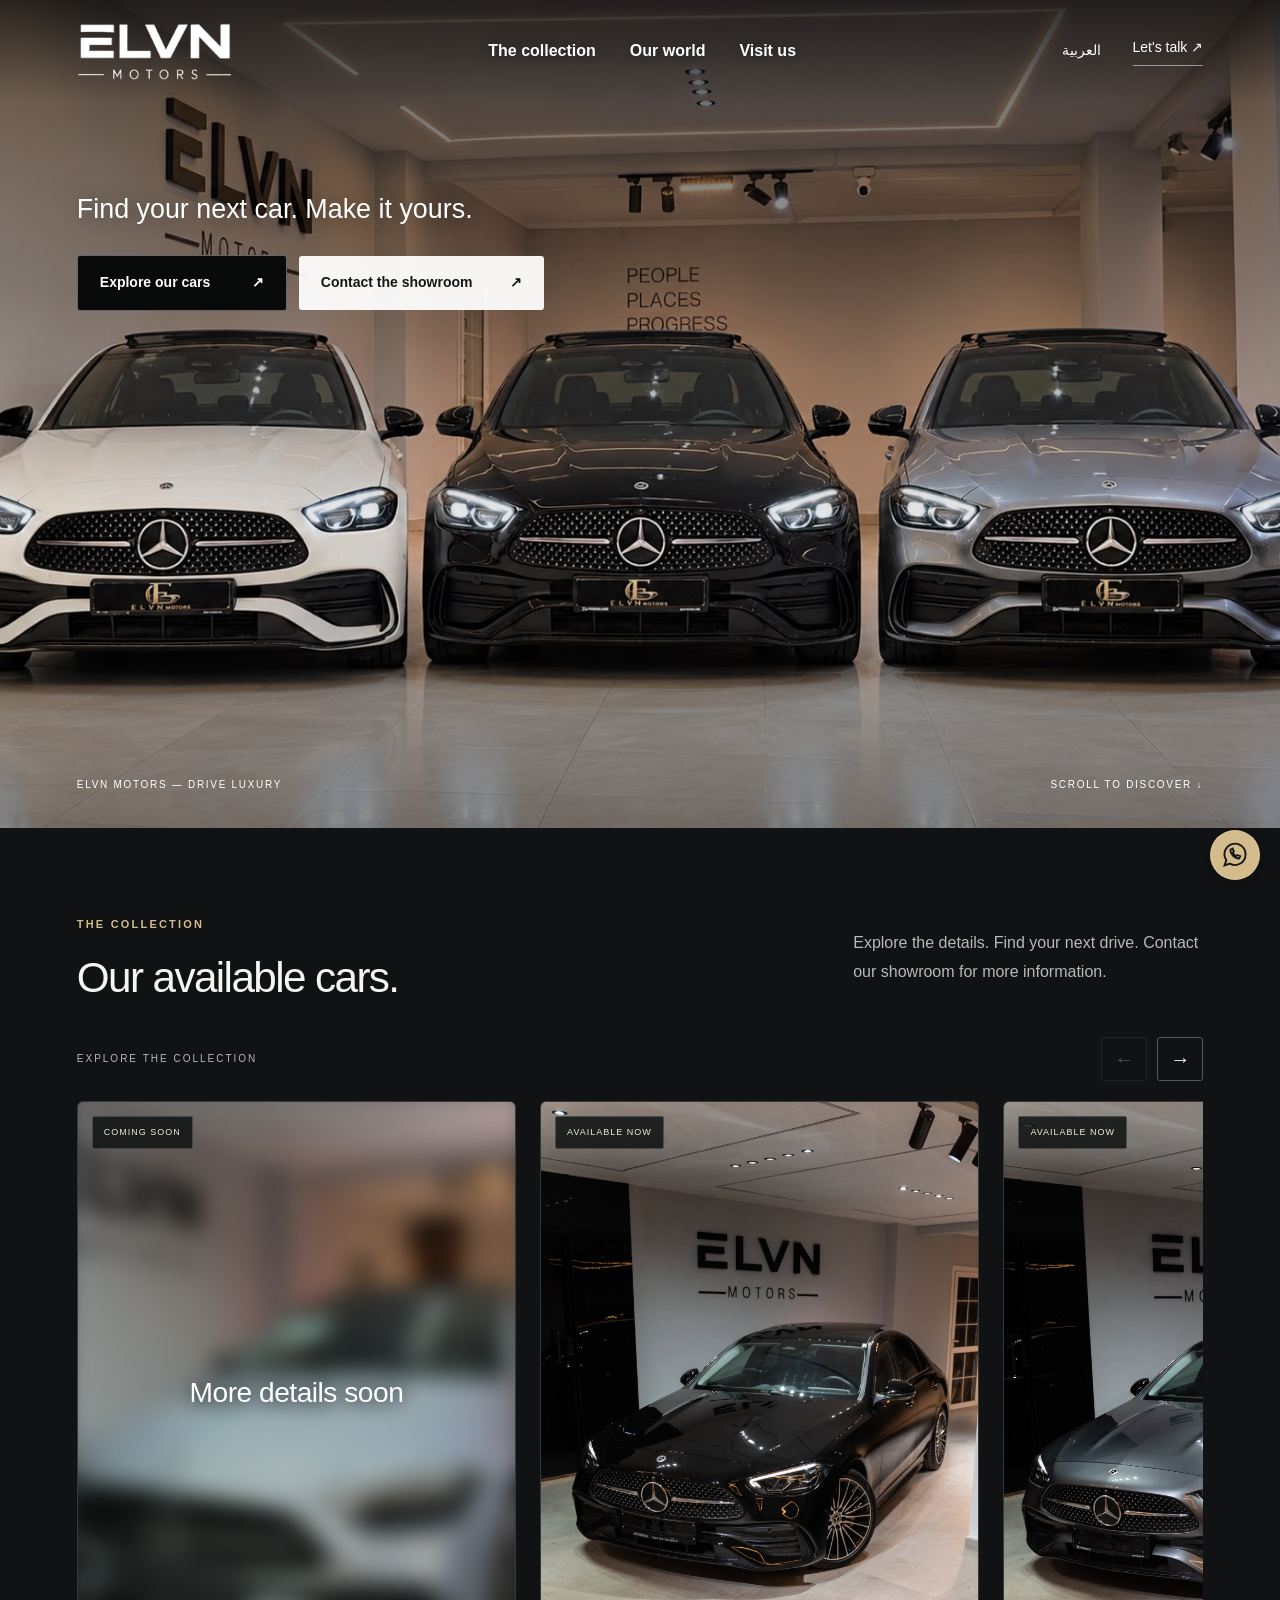
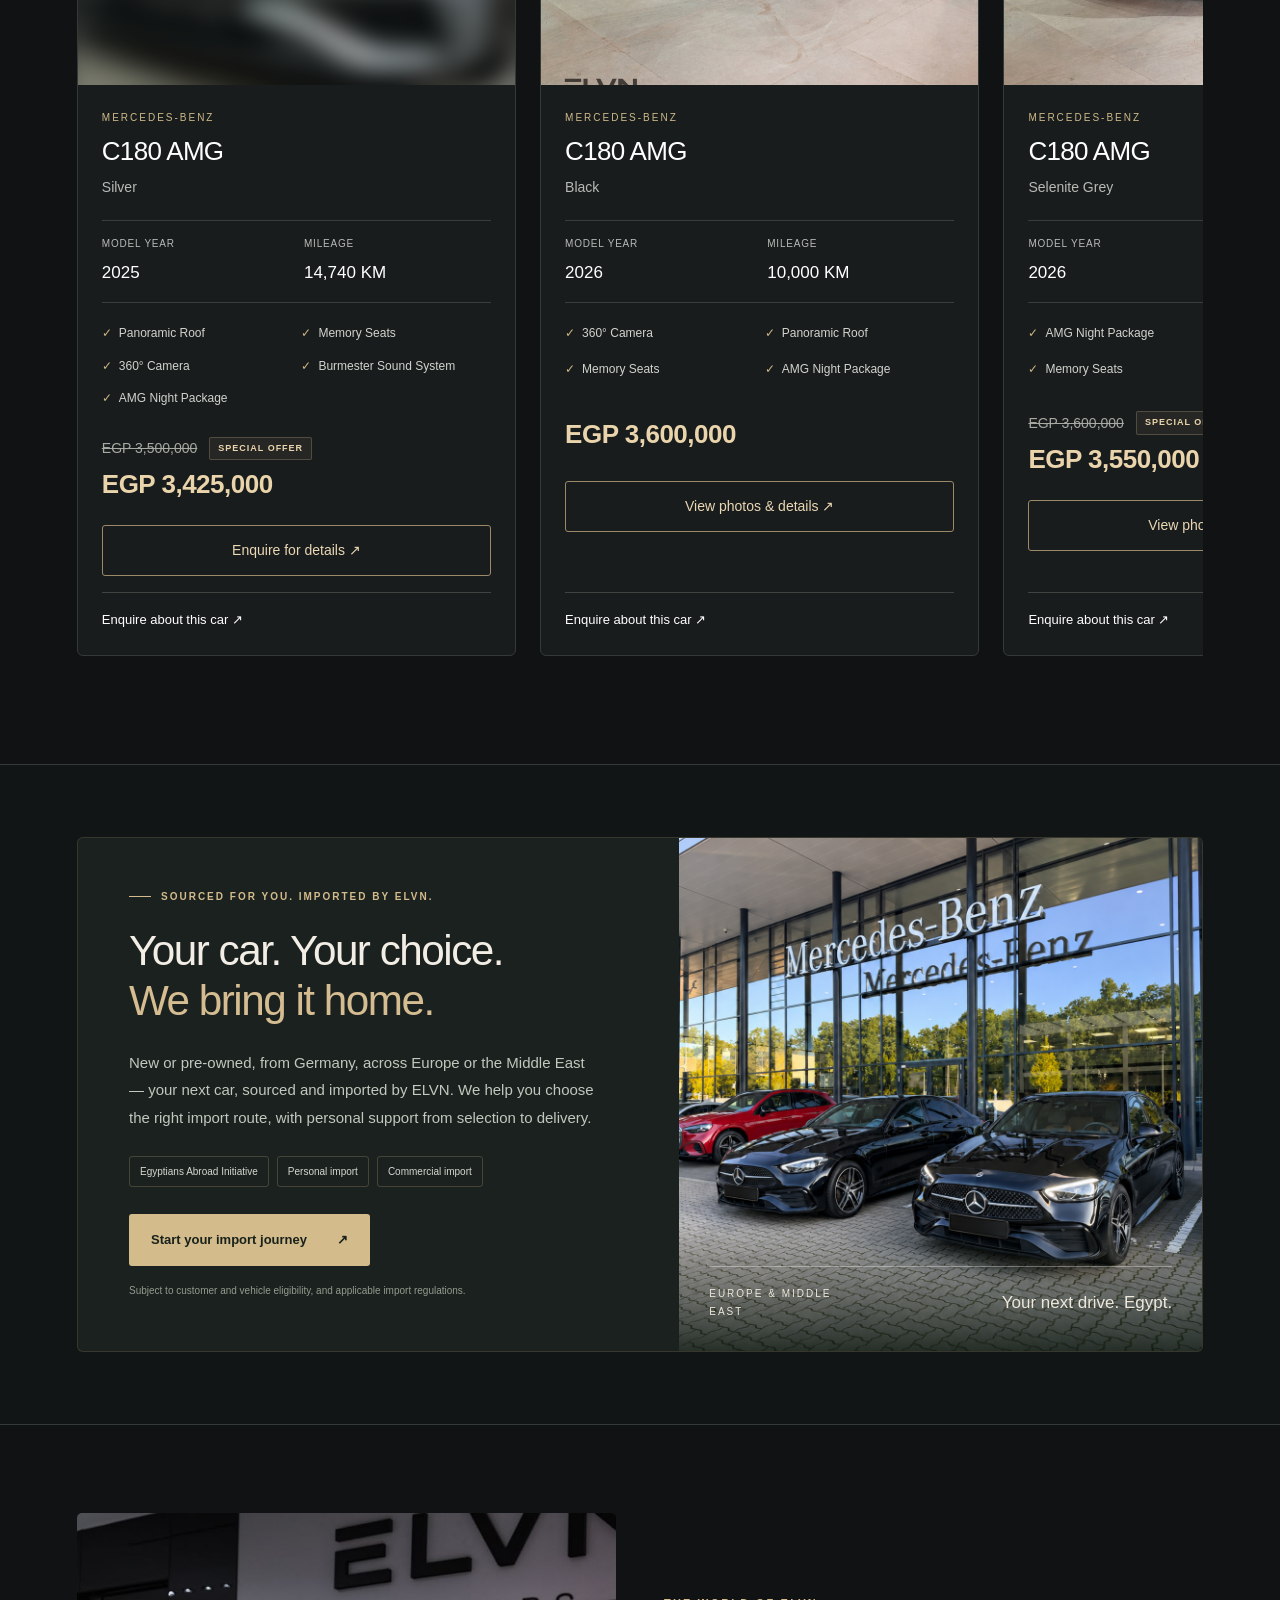
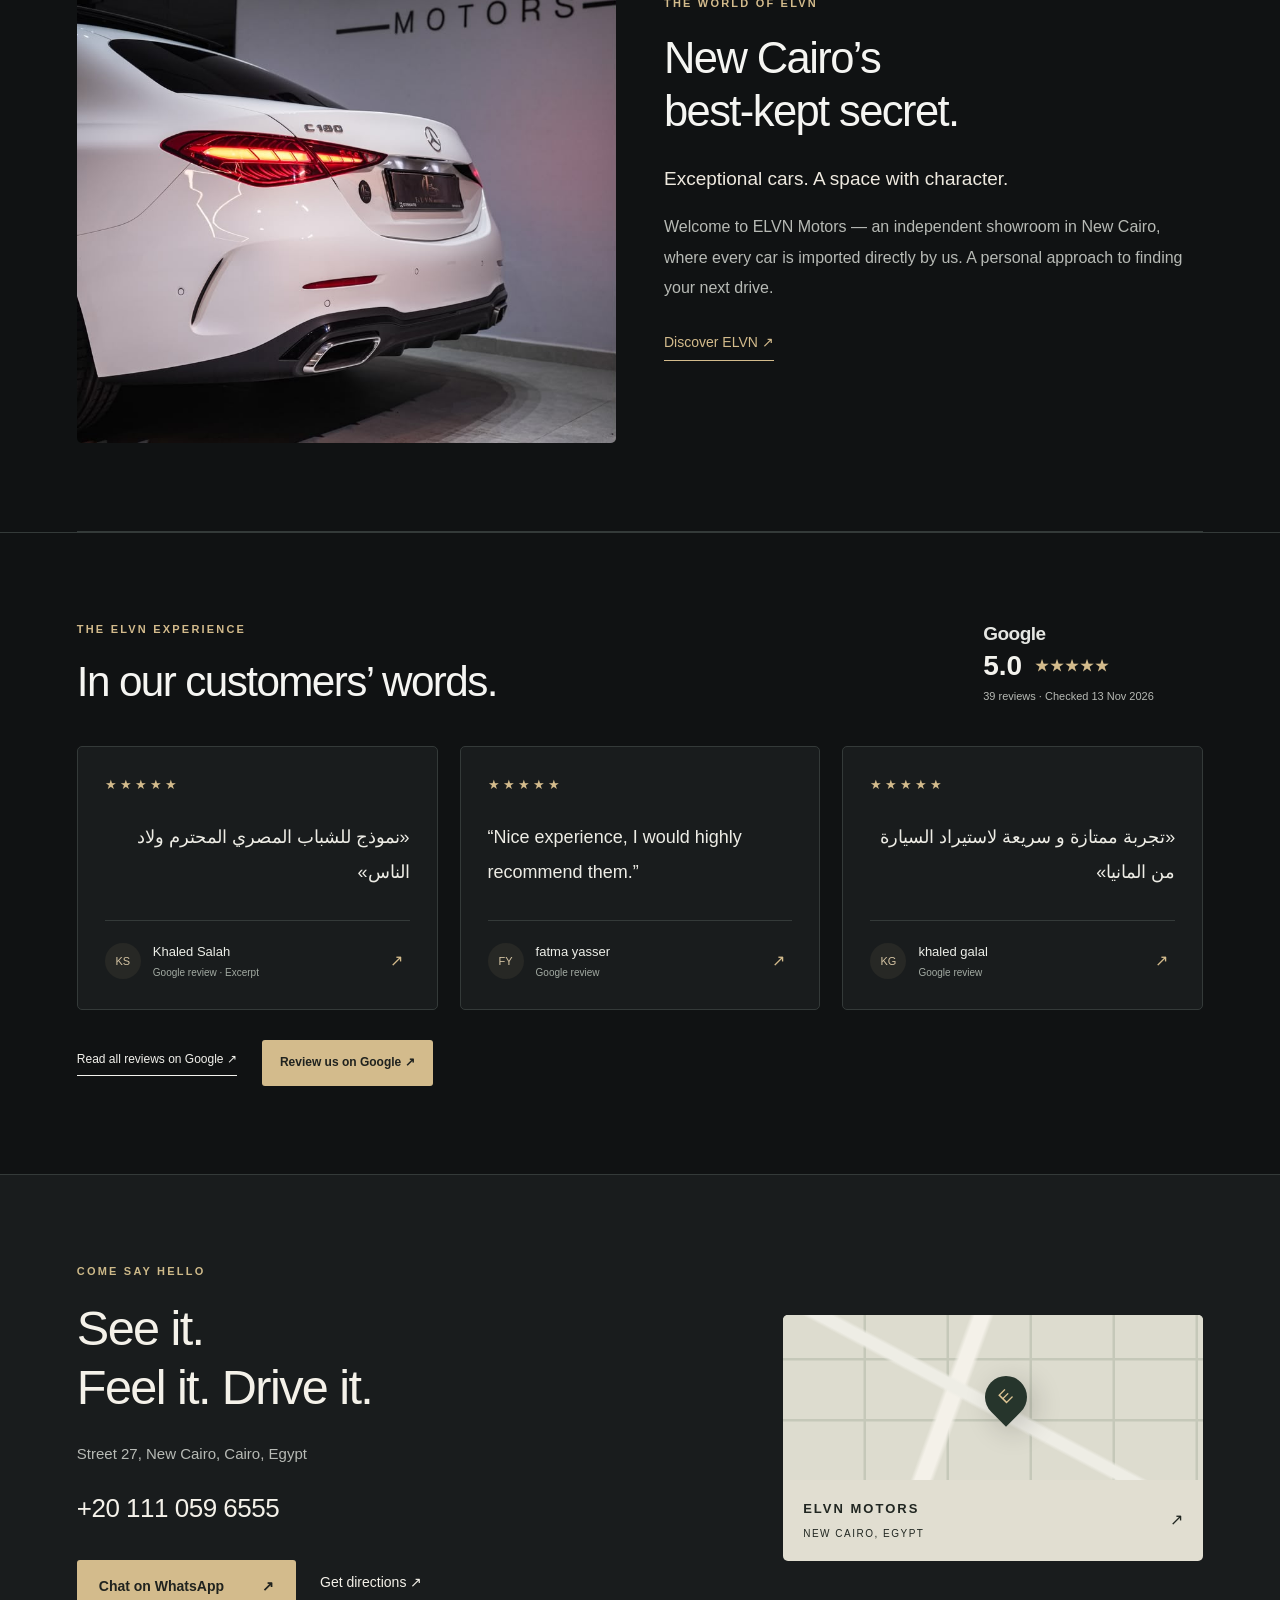
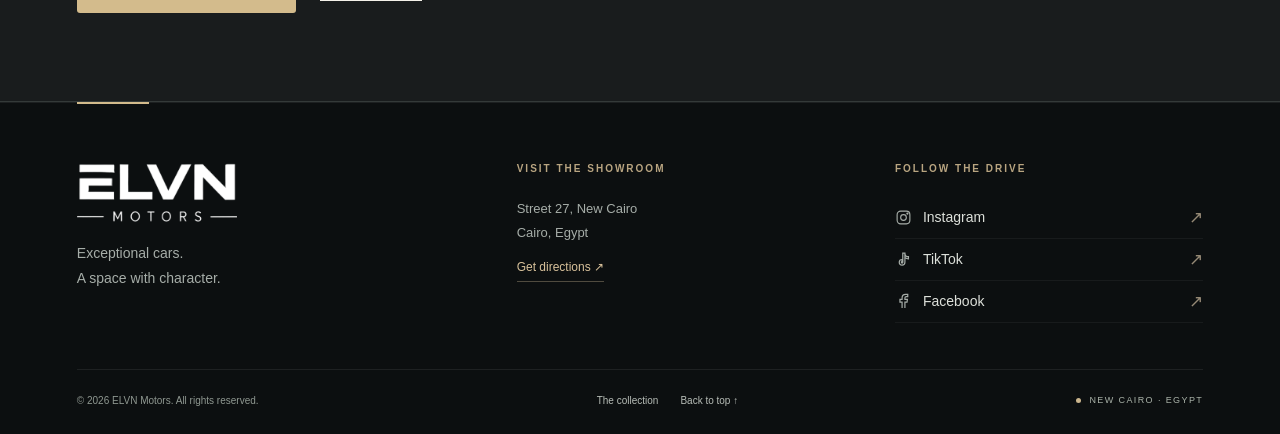
==== index.html @ 138ff136 "Set ELVN1 model year and special offer price" ====
<!doctype html>
<html lang="en" dir="ltr">
<head><meta http-equiv="Content-Security-Policy" content="default-src 'self'; script-src 'self'; style-src 'self' https://fonts.googleapis.com; font-src 'self' https://fonts.gstatic.com; img-src 'self' blob: data:; connect-src 'self'; object-src 'none'; base-uri 'self'; form-action 'none'; upgrade-insecure-requests"><meta name="referrer" content="strict-origin-when-cross-origin">
  <meta charset="UTF-8"><meta name="viewport" content="width=device-width, initial-scale=1">
  <title>ELVN Motors — Drive Luxury</title>
  <meta name="description" content="Discover ELVN Motors in New Cairo. Explore our showroom and contact our team to find your next car.">
  <meta name="theme-color" content="#181a18">
  <meta property="og:title" content="ELVN Motors — Drive Luxury">
  <meta property="og:description" content="Your next drive starts in New Cairo. Connect with ELVN Motors.">
  <meta property="og:image" content="https://elvnmotors.com/assets/showroom-brand.jpg">
  <link rel="icon" href="assets/logo.png"><link rel="stylesheet" href="preview.css?v=car-pages-1">
  <script src="app.js?v=elvn1-offer" defer></script><script src="preview.js?v=header-refine-1" defer></script>
<link rel="stylesheet" href="polish.css?v=elvn1"><link rel="stylesheet" href="footer.css?v=1"><link rel="stylesheet" href="reviews.css?v=1"><link rel="stylesheet" href="imports.css?v=mercedes-3"></head>
<body>
  <header class="header">
    <a class="brand" href="/" aria-label="ELVN Motors home"><img src="assets/logo.png" alt="ELVN Motors"></a>
    <nav aria-label="Main navigation"><a href="#collection" data-i18n="navCars">The collection</a><a href="#about" data-i18n="navAbout">Our world</a><a href="#visit" data-i18n="navVisit">Visit us</a></nav>
    <div class="header-actions"><button id="language" type="button" aria-label="Switch to Arabic">العربية</button><a class="contact-link" href="https://wa.me/201110596555" target="_blank" rel="noopener" data-i18n="talk">Let's talk ↗</a></div>
  </header>
  <main>
    <section class="hero" id="home">
      <img class="hero-image" src="assets/showroom-wide.jpg" alt="Three Mercedes-Benz cars in white, black and silver inside the ELVN Motors showroom" fetchpriority="high">
      <div class="hero-shade"></div>
      <div class="hero-content"><p class="eyebrow" data-i18n="location">NEW CAIRO · EGYPT</p><p class="hero-copy" data-i18n="intro">Find your next car. Make it yours.</p><a class="button gold" href="#collection"><span data-i18n="explore">Explore our cars</span><span>↗</span></a><a class="button hero-contact" href="https://wa.me/201110596555" target="_blank" rel="noopener"><span>Contact the showroom</span><span>↗</span></a></div>
      <div class="hero-bottom"><span>ELVN MOTORS — DRIVE LUXURY</span><a href="#collection" data-i18n="scroll">SCROLL TO DISCOVER ↓</a></div>
    </section>
    <section class="collection section" id="collection">
      <div class="section-heading"><div><p class="eyebrow" data-i18n="collectionLabel">THE COLLECTION</p><h2 data-i18n="collectionTitle">Our available cars.</h2></div><p class="section-intro" data-i18n="collectionIntro">Explore the details. Find your next drive. Contact our showroom for more information.</p></div>
      <div class="inventory-controls" id="inventory-controls" hidden><span data-i18n="inventoryHint">EXPLORE THE COLLECTION</span><div><button id="inventory-prev" type="button" aria-label="Previous car" disabled>←</button><button id="inventory-next" type="button" aria-label="Next car" disabled>→</button></div></div><div id="inventory" class="inventory" tabindex="0" aria-label="Available cars" aria-live="polite"></div>
      <div id="inventory-empty" class="inventory-empty"><div><span class="small-label" data-i18n="inventoryLabel">LET’S FIND YOUR NEXT DRIVE</span><h3 data-i18n="inventoryTitle">The right car starts<br>with a conversation.</h3><p data-i18n="inventoryCopy">Contact our team for the latest available cars, specifications and prices.</p><a href="https://wa.me/201110596555?text=Hello%20ELVN%20Motors%2C%20I%27d%20like%20to%20know%20about%20your%20available%20cars." class="text-link" target="_blank" rel="noopener" data-i18n="availability">Ask about availability ↗</a></div><div class="inventory-art" aria-hidden="true"><span>ELVN</span><small>FIND YOUR DRIVE.</small></div></div>
    </section>
<section class="import-section section" id="import" aria-labelledby="import-title"><div class="import-banner"><div class="import-copy"><p class="eyebrow" data-i18n="importLabel">SOURCED FOR YOU. IMPORTED BY ELVN.</p><h2 id="import-title" data-i18n="importTitle">Your car. Your choice.<br><span>We bring it home.</span></h2><p class="import-intro" data-i18n="importIntro">New or pre-owned, from Germany, across Europe or the Middle East — your next car, sourced and imported by ELVN. We help you choose the right import route, with personal support from selection to delivery.</p><div class="import-routes" aria-label="Import routes"><span data-i18n="importInitiative">Egyptians Abroad Initiative</span><span data-i18n="importPersonal">Personal import</span><span data-i18n="importCommercial">Commercial import</span></div><a class="button" href="https://wa.me/201110596555?text=Hello%20ELVN%20Motors%2C%20I%20would%20like%20to%20import%20a%20car%20on%20request.%20Please%20help%20me%20explore%20suitable%20cars%20and%20import%20options." target="_blank" rel="noopener"><span data-i18n="importCta">Start your import journey</span><span aria-hidden="true">↗</span></a><p class="import-note" data-i18n="importNote">Subject to customer and vehicle eligibility, and applicable import regulations.</p></div><div class="import-visual"><img src="assets/import-mercedes-germany.png" alt="Mercedes-Benz cars outside a dealership in Germany" loading="lazy" width="1086" height="1448"><div class="import-visual-caption"><span data-i18n="importOrigin">EUROPE &amp; MIDDLE EAST</span><strong data-i18n="importDestination">Your next drive. Egypt.</strong></div></div></div></section>
    <section class="about" id="about"><div class="about-image"><img src="assets/c180-2.jpg" alt="Mercedes-Benz C180 rear detail inside the ELVN showroom" loading="lazy"></div><div class="about-content"><p class="eyebrow" data-i18n="worldLabel">THE WORLD OF ELVN</p><h2 data-i18n="worldTitle">New Cairo’s<br>best-kept secret.</h2><p data-i18n="worldCopy">Exceptional cars. A space with character.</p><p data-i18n="worldCopy2">Welcome to ELVN Motors — an independent showroom in New Cairo, where every car is imported directly by us. A personal approach to finding your next drive.</p><a class="text-link" href="#visit" data-i18n="meet">Discover ELVN ↗</a></div></section>
<section class="reviews-section section" id="reviews" aria-labelledby="reviews-title"><div class="section-heading"><div><p class="eyebrow" data-i18n="reviewsLabel">THE ELVN EXPERIENCE</p><h2 id="reviews-title" data-i18n="reviewsTitle">In our customers’ words.</h2></div><a class="google-rating" href="https://www.google.com/maps?cid=15131987972328842977" target="_blank" rel="noopener" aria-label="5.0 out of 5 from 39 Google reviews, checked 13 November 2026"><span class="google-word">Google</span><span class="rating-number">5.0 <span aria-hidden="true">★★★★★</span></span><span data-i18n="reviewsCount">39 reviews · Checked 13 Nov 2026</span></a></div><div class="review-grid"><article class="review-card"><span class="review-stars" aria-label="5 out of 5 stars">★★★★★</span><blockquote lang="ar" dir="rtl">«نموذج للشباب المصري المحترم ولاد الناس»</blockquote><div class="review-author"><span class="review-avatar" aria-hidden="true">KS</span><div><strong>Khaled Salah</strong><span data-i18n="reviewExcerpt">Google review · Excerpt</span></div><a href="https://www.google.com/maps?cid=15131987972328842977" target="_blank" rel="noopener" aria-label="Read Khaled Salah review on Google">↗</a></div></article><article class="review-card"><span class="review-stars" aria-label="5 out of 5 stars">★★★★★</span><blockquote lang="en" dir="ltr">“Nice experience, I would highly recommend them.”</blockquote><div class="review-author"><span class="review-avatar" aria-hidden="true">FY</span><div><strong>fatma yasser</strong><span data-i18n="reviewSource">Google review</span></div><a href="https://www.google.com/maps?cid=15131987972328842977" target="_blank" rel="noopener" aria-label="Read fatma yasser review on Google">↗</a></div></article><article class="review-card"><span class="review-stars" aria-label="5 out of 5 stars">★★★★★</span><blockquote lang="ar" dir="rtl">«تجربة ممتازة و سريعة لاستيراد السيارة من المانيا»</blockquote><div class="review-author"><span class="review-avatar" aria-hidden="true">KG</span><div><strong>khaled galal</strong><span data-i18n="reviewSource">Google review</span></div><a href="https://www.google.com/maps?cid=15131987972328842977" target="_blank" rel="noopener" aria-label="Read khaled galal review on Google">↗</a></div></article></div><div class="reviews-bottom"><div><a class="text-link" href="https://www.google.com/maps?cid=15131987972328842977" target="_blank" rel="noopener" data-i18n="reviewsRead">Read all reviews on Google ↗</a><a class="button gold" href="https://www.google.com/maps?cid=15131987972328842977" target="_blank" rel="noopener" data-i18n="reviewsWrite">Review us on Google ↗</a></div></div></section>
    <section class="visit section" id="visit"><div><p class="eyebrow" data-i18n="visitLabel">COME SAY HELLO</p><h2 data-i18n="visitTitle">See it.<br>Feel it. Drive it.</h2><p data-i18n="address">Street 27, New Cairo, Cairo, Egypt</p><a class="phone" href="tel:+201110596555" dir="ltr">+20 111 059 6555</a><div class="visit-actions"><a class="button gold" href="https://wa.me/201110596555" target="_blank" rel="noopener"><span data-i18n="whatsapp">Chat on WhatsApp</span><span>↗</span></a><a class="text-link" href="https://www.google.com/maps?cid=15131986223087249121" id="directions" target="_blank" rel="noopener" data-i18n="directions">Get directions ↗</a></div></div><a class="location-card" href="https://www.google.com/maps?q=ELVN+Motors,+Street+27,+New+Cairo+1,+Egypt&ftid=0x14583d00156dc24f:0xd1ff9ee35c24e6e1" target="_blank" rel="noopener"><div class="map-pattern" aria-hidden="true"><span class="map-pin">E</span></div><div class="location-caption"><div><strong>ELVN MOTORS</strong><span data-i18n="mapLocation">NEW CAIRO, EGYPT</span></div><span>↗</span></div></a></section>
  </main>
  <footer class="site-footer"><div class="footer-main"><div class="footer-brand-block"><a class="footer-logo" href="/" aria-label="ELVN Motors home"><img src="assets/logo.png" alt="ELVN Motors" loading="lazy"></a><p class="footer-brand-copy" data-i18n="footerStory">Exceptional cars.<br>A space with character.</p></div><div><span class="footer-label" data-i18n="footerContact">VISIT THE SHOWROOM</span><p class="footer-address" data-i18n="footerAddress">Street 27, New Cairo<br>Cairo, Egypt</p><a class="footer-directions" href="https://www.google.com/maps?q=ELVN+Motors,+Street+27,+New+Cairo+1,+Egypt&ftid=0x14583d00156dc24f:0xd1ff9ee35c24e6e1" target="_blank" rel="noopener" data-i18n="footerDirections">Get directions ↗</a></div><div><span class="footer-label" data-i18n="footerFollow">FOLLOW THE DRIVE</span><div class="footer-socials"><a href="https://www.instagram.com/elvn_motors/" target="_blank" rel="noopener"><svg viewBox="0 0 24 24" fill="none" stroke="currentColor" stroke-width="1.6" aria-hidden="true"><rect x="3" y="3" width="18" height="18" rx="5"/><circle cx="12" cy="12" r="4"/><circle cx="17.5" cy="6.5" r=".8" fill="currentColor"/></svg><span>Instagram</span><span class="social-arrow">↗</span></a><a href="https://www.tiktok.com/@elvn.motors" target="_blank" rel="noopener"><svg viewBox="0 0 24 24" fill="none" stroke="currentColor" stroke-width="1.7" aria-hidden="true"><path d="M14 3v13a4 4 0 1 1-4-4v3a1 1 0 1 0 1 1V3h3c0 3 2 5 5 5v3a8 8 0 0 1-5-2"/></svg><span>TikTok</span><span class="social-arrow">↗</span></a><a href="https://www.facebook.com/elvnmotors" target="_blank" rel="noopener"><svg viewBox="0 0 24 24" fill="none" stroke="currentColor" stroke-width="1.7" aria-hidden="true"><path d="M14 21v-8h3l.5-4H14V7c0-1 .5-2 2-2h2V2h-3c-3 0-5 2-5 5v2H7v4h3v8"/></svg><span>Facebook</span><span class="social-arrow">↗</span></a></div></div></div><div class="footer-bottom"><span>© <span id="year"></span> ELVN Motors. <span data-i18n="rights">All rights reserved.</span></span><div class="footer-utility"><a href="#collection" data-i18n="navCars">The collection</a><a href="#home" data-i18n="footerTop">Back to top ↑</a></div><span class="footer-signoff">NEW CAIRO · EGYPT</span></div></footer>
  <a class="floating-contact" href="https://wa.me/201110596555" target="_blank" rel="noopener" aria-label="Contact ELVN Motors on WhatsApp"><svg viewBox="0 0 24 24" fill="none" stroke="currentColor" stroke-width="1.6" aria-hidden="true"><path d="M21 11.5a9 9 0 0 1-13.4 7.9L3 21l1.6-4.6A9 9 0 1 1 21 11.5Z"/><path d="M8 7.5c0 4 3.5 7.5 7.5 7.5l1-2-2.5-1-1 1a8 8 0 0 1-3-3l1-1-1-2.5Z"/></svg></a>
</body>
</html>
---- preview.css ----
@import url('https://fonts.googleapis.com/css2?family=DM+Sans:wght@400;500;600;700&family=Manrope:wght@400;500;600;700;800&family=Noto+Sans+Arabic:wght@400;500;600;700&display=swap');
:root{--paper:#f4f1e9;--ink:#20231f;--muted:#73756d;--gold:#d0b57e;--line:#dcdad1}*{box-sizing:border-box}html{scroll-behavior:smooth;scroll-padding-top:90px}body{margin:0;background:var(--paper);color:var(--ink);font-family:'DM Sans','Noto Sans Arabic',sans-serif}a{color:inherit;text-decoration:none}button{font:inherit}a,button{-webkit-tap-highlight-color:transparent}a:focus-visible,button:focus-visible{outline:3px solid #b88e45;outline-offset:6px}header{height:92px;display:flex;align-items:center;justify-content:space-between;padding:0 5%;gap:24px}.brand{width:126px;height:72px;position:relative;overflow:hidden}.brand img{width:150px;position:absolute;top:-36px;left:-12px}nav{display:flex;gap:36px;font-size:13px}.header-actions{display:flex;align-items:center;gap:25px;font-size:13px}#language{border:0;background:none;cursor:pointer;color:var(--ink)}.contact-link{border-bottom:1px solid var(--ink);padding-bottom:7px}.hero{height:min(780px,83vh);min-height:570px;position:relative;color:#fff;overflow:hidden;background:#333b35}.hero-image,.hero-shade{position:absolute;inset:0;width:100%;height:100%;object-fit:cover}.hero-image{object-position:center 58%}.hero-shade{background:linear-gradient(90deg,rgba(8,19,16,.77),rgba(8,19,16,.18) 75%),linear-gradient(0deg,rgba(8,19,16,.5),transparent 30%)}.hero-content{position:relative;padding:90px 7% 100px;max-width:850px}.eyebrow{font-size:11px;font-weight:600;letter-spacing:2.5px;margin:0 0 27px}.hero .eyebrow{color:#dfcfaa}h1,h2,h3,p{margin-top:0}h1,h2,h3{font-family:'Manrope','Noto Sans Arabic',sans-serif;font-weight:500}h1{font-size:clamp(52px,6.9vw,100px);line-height:1.06;letter-spacing:-5px;margin-bottom:26px}.hero-copy{font-size:16px;line-height:1.8;color:#e0e2dc;margin-bottom:32px}.button{display:inline-flex;align-items:center;justify-content:space-between;gap:38px;padding:18px 24px;font-size:13px;font-weight:600;transition:background .2s,transform .2s}.button:hover{transform:translateY(-2px)}.gold{background:var(--gold);color:#20231f}.gold:hover{background:#ddc69d}.hero-bottom{position:absolute;bottom:33px;left:7%;right:7%;display:flex;justify-content:space-between;font-size:9px;letter-spacing:2px}.photo-note{position:absolute;right:18px;top:16px;font-size:9px;color:#e1e1db;opacity:.8}.section{padding:100px 7%}.section-heading{display:flex;align-items:end;justify-content:space-between;gap:40px;margin-bottom:48px}h2{font-size:clamp(34px,4.1vw,58px);line-height:1.16;letter-spacing:-2px;margin-bottom:0}.section-intro{max-width:310px;color:var(--muted);font-size:14px;line-height:1.8;margin-bottom:3px}.inventory-empty{display:grid;grid-template-columns:1fr 1fr;background:#e9e6dc;min-height:330px}.inventory-empty>div:first-child{padding:48px}.small-label{font-size:9px;letter-spacing:2px;color:#737363}h3{font-size:30px;line-height:1.3;letter-spacing:-1px;margin:20px 0 16px}.inventory-empty p{font-size:14px;line-height:1.8;color:var(--muted);max-width:350px}.text-link{display:inline-block;border-bottom:1px solid currentColor;padding-bottom:7px;font-size:13px;margin-top:10px}.inventory-art{background:#222b25;display:flex;align-items:center;justify-content:center;flex-direction:column;position:relative;overflow:hidden;color:#c5b58e}.inventory-art:before,.inventory-art:after{content:'';position:absolute;width:450px;height:450px;border:1px solid #b6a77e25;border-radius:50%;transform:translate(90px,180px)}.inventory-art:after{width:600px;height:600px}.inventory-art>span{font-size:80px;letter-spacing:14px;font-family:'Manrope',sans-serif;font-weight:700}.inventory-art small{font-size:9px;letter-spacing:5px;margin-top:10px}.about{display:grid;grid-template-columns:1fr 1fr;background:#e9e5dc}.about-image{min-height:560px}.about-image img{width:100%;height:100%;object-fit:cover;display:block}.about-content{padding:85px 13%}.about-content h2{font-size:clamp(32px,3.4vw,48px);margin-bottom:30px}.about-content>p:not(.eyebrow){font-size:14px;line-height:1.9;color:#666b61}.steps{padding-top:80px;padding-bottom:90px}.steps-grid{display:grid;grid-template-columns:repeat(3,1fr);gap:50px}.steps article{border-top:1px solid var(--line);padding-top:25px}.steps article>span{font-size:12px;color:#92846a}.steps h3{font-size:23px}.steps article p{font-size:14px;line-height:1.8;color:var(--muted);max-width:300px}.visit{background:#222c25;color:var(--paper);display:grid;grid-template-columns:1fr 1fr;gap:80px;align-items:center}.visit .eyebrow{color:#cdb989}.visit h2{font-size:60px;margin-bottom:30px}.visit p:not(.eyebrow){font-size:14px;color:#bdc4b9}.phone{font-size:25px;display:inline-block}.visit-actions{display:flex;align-items:center;gap:25px;margin-top:30px}.visit-actions .text-link{margin:0;font-size:12px;white-space:nowrap}.location-card{background:#e1ded1;color:var(--ink);display:block}.map-pattern{height:290px;position:relative;overflow:hidden;background-color:#dddccf;background-image:linear-gradient(28deg,transparent 45%,#eeede5 46%,#eeede5 49%,transparent 50%),linear-gradient(110deg,transparent 39%,#f4f1e9 40%,#f4f1e9 43%,transparent 44%),repeating-linear-gradient(0deg,transparent 0 58px,#c5c8b9 59px 61px),repeating-linear-gradient(90deg,transparent 0 80px,#c5c8b9 81px 83px)}.map-pin{position:absolute;top:42%;left:48%;background:#26352c;color:#dfc695;width:50px;height:50px;display:grid;place-items:center;border-radius:50% 50% 50% 0;transform:rotate(-45deg);box-shadow:0 10px 30px #0003;font-size:20px}.location-caption{padding:24px;display:flex;justify-content:space-between;align-items:center}.location-caption strong{display:block;font-size:14px;letter-spacing:2px}.location-caption div>span{display:block;font-size:9px;letter-spacing:1.5px;margin-top:7px}footer{padding:60px 7% 24px}.footer-top{display:flex;justify-content:space-between;align-items:start;padding-bottom:45px}.footer-name{font:800 42px 'Manrope',sans-serif;letter-spacing:4px;line-height:1}.footer-name span{display:block;font:500 9px 'DM Sans',sans-serif;letter-spacing:8px;margin-top:12px}.footer-top p{font-size:24px;line-height:1.5}.socials{display:flex;gap:30px;font-size:12px;padding-top:10px}.footer-bottom{border-top:1px solid var(--line);padding-top:22px;display:flex;justify-content:space-between;font-size:10px;color:var(--muted)}.floating-contact{position:fixed;bottom:24px;right:24px;width:54px;height:54px;border-radius:50%;background:#d0b57e;color:#202c24;display:grid;place-items:center;z-index:10;box-shadow:0 4px 24px #0003}.floating-contact svg{width:28px;height:28px}.inventory{display:grid;grid-template-columns:repeat(3,1fr);gap:24px}.car-card{border-bottom:1px solid var(--line);padding-bottom:25px;margin-bottom:20px}.car-card img{width:100%;aspect-ratio:1.5;object-fit:cover}.car-card h3{font-size:22px}.car-card p{font-size:13px;color:var(--muted)}[hidden]{display:none!important}[dir=rtl] body{font-family:'Noto Sans Arabic',sans-serif}[dir=rtl] h1,[dir=rtl] h2,[dir=rtl] h3{letter-spacing:0}[dir=rtl] h1{font-size:clamp(48px,6vw,85px);line-height:1.4}[dir=rtl] .hero-shade{background:linear-gradient(270deg,#081310c4,#08131020)}[dir=rtl] .hero-content{margin-left:auto}[dir=rtl] .eyebrow{letter-spacing:0}[dir=rtl] .hero-bottom{letter-spacing:0}
@media(min-width:1500px){.hero-content{padding-top:110px}}@media(max-width:900px){nav{gap:18px}.section{padding:70px 6%}.hero-content{padding:80px 6%}.about-content{padding:55px 10%}.about-image{min-height:480px}.visit{gap:35px}.visit h2{font-size:45px}.visit-actions{align-items:start;flex-direction:column}.socials{gap:16px}.steps-grid{gap:25px}.inventory-art>span{font-size:55px}.inventory-empty>div:first-child{padding:35px}.header{padding:0 5%}}@media(max-width:600px){header{height:78px;gap:12px}.brand{width:105px;height:64px}.brand img{width:132px;top:-31px}nav{display:none}.header-actions{gap:14px;font-size:12px}.hero{height:690px;min-height:0;max-height:90svh}.hero-content{padding:80px 7% 100px}h1{font-size:58px;letter-spacing:-3px}.hero-image{object-position:62% center}.hero-shade{background:linear-gradient(90deg,#081310c9,#08131035),linear-gradient(0deg,#08131080,transparent)}.hero-bottom{font-size:8px;gap:20px;letter-spacing:1px}.hero-bottom>a{max-width:100px;text-align:end}.photo-note{font-size:8px}.section{padding:60px 7%}.section-heading{display:block;margin-bottom:30px}h2{font-size:37px}.section-intro{margin-top:24px}.inventory-empty{grid-template-columns:1fr}.inventory-art{min-height:190px;grid-row:1}.inventory-empty>div:first-child{padding:30px}.about{grid-template-columns:1fr}.about-image{min-height:0;height:340px}.about-content{padding:48px 7%}.steps-grid{grid-template-columns:1fr;gap:28px}.steps article{padding-top:18px}.steps h3{margin-top:14px}.steps article p{max-width:none}.visit{grid-template-columns:1fr;gap:45px}.visit h2{font-size:48px}.visit-actions{flex-direction:row;align-items:center;gap:18px}.visit-actions .button{padding:16px;gap:16px;font-size:12px}.map-pattern{height:240px}.footer-top{flex-wrap:wrap;gap:32px}.footer-top p{font-size:20px}.socials{width:100%;justify-content:space-between}.footer-bottom{gap:25px;font-size:9px}.footer-bottom>span:last-child{max-width:70px;text-align:end}.floating-contact{bottom:17px;right:17px;width:48px;height:48px}.inventory{grid-template-columns:1fr}.hero-content .eyebrow{font-size:10px}[dir=rtl] h1{font-size:48px}}
@media(prefers-reduced-motion:reduce){html{scroll-behavior:auto}*{transition:none!important}}
/* Showroom photography */
.hero{background:#1a211c}.hero-image{inset:0 0 0 auto;width:59%;object-position:center 52%}.hero-shade{background:linear-gradient(90deg,#1a211c 33%,#1a211cc9 43%,#1a211c00 67%)}.hero-content{max-width:820px}.hero-content h1{font-size:clamp(52px,6.2vw,88px)}.gallery-section{padding-top:0}.photo-gallery{display:flex;gap:20px;overflow-x:auto;scroll-snap-type:x mandatory;padding-bottom:18px;scrollbar-color:#bca679 #e2ded3}.photo-gallery figure{flex:0 0 29%;min-width:240px;margin:0;scroll-snap-align:start}.photo-gallery img{display:block;width:100%;aspect-ratio:2/3;object-fit:cover}.photo-gallery figcaption{font-size:11px;color:var(--muted);padding-top:12px}.gallery-controls{display:flex;gap:8px;margin-top:16px}.gallery-controls button{background:transparent;border:1px solid var(--line);width:40px;height:36px;cursor:pointer;color:var(--ink)}.gallery-controls button:hover{background:var(--gold)}.about-image img{object-position:center}.about-image{max-height:650px}[dir=rtl] .hero-image{inset:0 auto 0 0}[dir=rtl] .hero-shade{background:linear-gradient(270deg,#1a211c 33%,#1a211cc9 43%,#1a211c00 67%)}
@media(max-width:600px){.hero-image{width:100%;object-position:center 55%}.hero-content{padding-top:45px}.hero-content h1{font-size:52px}.hero-shade{background:linear-gradient(180deg,#121a15ed 0%,#121a1580 45%,#121a1500 72%,#121a1577 100%)}.hero-copy{font-size:14px;margin-bottom:22px}.hero-content .eyebrow{margin-bottom:18px}.gallery-section{padding-top:0}.photo-gallery figure{flex-basis:78%;min-width:0}[dir=rtl] .hero-shade{background:linear-gradient(180deg,#121a15ed 0%,#121a1580 45%,#121a1500 72%,#121a1577 100%)}[dir=rtl] .hero-content h1{font-size:42px}.about-image{height:410px}}
/* Alternate opening, inspired by the supplied German Motors reference. */
body{background:#101112;color:#f4f4f1}.header{position:absolute;inset:0 0 auto;z-index:5;height:100px;background:linear-gradient(#0008,transparent);color:white;padding:0 6%}.brand{width:126px;height:60px;overflow:visible}.brand img{display:none}.brand:before{content:'ELVN';display:block;color:white;font:800 32px Manrope,sans-serif;letter-spacing:7px;line-height:1.1}.brand:after{content:'MOTORS';display:block;font-size:9px;letter-spacing:7px;color:white;margin-top:5px}.contact-link{border-color:#ffffff80}#language{color:white}.hero{height:100svh;min-height:660px;max-height:1100px;background:#151515}.hero-image{inset:0;width:100%;height:100%;object-fit:cover;object-position:center 50%}.hero-shade{background:linear-gradient(90deg,#000b,transparent 85%),linear-gradient(180deg,#0005,transparent 35%,#0006)}.hero-content{padding:0;position:absolute;top:44%;left:8%;max-width:760px;transform:translateY(-25%)}.hero-content .eyebrow{display:none}.hero-content h1{font-size:clamp(48px,5.4vw,78px);letter-spacing:1px;font-weight:600;line-height:1.15;margin-bottom:22px}.hero-copy{font-size:19px;color:white;line-height:1.6;margin-bottom:32px}.hero-content .button{min-width:225px;justify-content:space-between;border-radius:2px;padding:19px 24px;font-size:14px}.hero-content .gold{background:#080909;color:#fff;border:1px solid #ffffff60}.hero-content .gold:hover{background:#262626}.hero-contact{background:#fff;color:#151515;margin-inline-start:14px}.hero-contact:hover{background:#e5e5e5}.hero-bottom{left:8%;right:8%;bottom:35px}.section-intro,.inventory-empty p,.steps article p,.footer-bottom{color:#a4a4a4}.inventory-empty,.about{background:#191b1c}.inventory-art{background:#151616}.about-content>p:not(.eyebrow){color:#aaa}.visit{background:#191b1c}.section-heading h2,.about h2,.steps h3{color:#f5f5f2}.gallery-controls button{color:white;border-color:#555}.steps article,.footer-bottom,.car-card{border-color:#343536}.floating-contact{background:white;color:#171717}[dir=rtl] .hero-image{inset:0}[dir=rtl] .hero-shade{background:linear-gradient(270deg,#000b,transparent 85%),linear-gradient(180deg,#0005,transparent 35%,#0006)}[dir=rtl] .hero-content{left:auto;right:8%}[dir=rtl] .hero-content h1{font-size:68px}
@media(max-width:600px){.header{height:82px;padding:0 7%}.brand:before{font-size:27px}.brand:after{font-size:8px}.header-actions{gap:16px}.header .contact-link{display:none}.hero{min-height:620px;max-height:960px}.hero-image{object-position:57% center}.hero-shade{background:linear-gradient(180deg,#0007,transparent 28%,#0008 65%,#0009)}.hero-content{top:33%;left:9%;right:9%;transform:none;max-width:none}.hero-content h1{font-size:40px;font-weight:500;letter-spacing:.5px;margin-bottom:20px}.hero-copy{font-size:16px;max-width:300px;margin-bottom:26px}.hero-content .button{display:flex;width:100%;min-width:0;padding:18px 22px;justify-content:center;position:relative}.hero-content .button>span:last-child{position:absolute;right:20px}.hero-contact{margin-inline-start:0;margin-top:14px}.hero-bottom{font-size:8px;letter-spacing:1px;left:9%;right:9%;bottom:25px}[dir=rtl] .hero-content{left:9%;right:9%}[dir=rtl] .hero-content h1{font-size:40px}[dir=rtl] .hero-shade{background:linear-gradient(180deg,#0007,transparent 28%,#0008 65%,#0009)}}
/* Wide photograph supplied by ELVN. Keep the cars visible beneath the title. */
.hero-image{object-position:center 62%}.hero-shade{background:linear-gradient(180deg,#0009 0%,#0006 34%,#0001 64%,#0007 100%)}.hero-content{top:22%;left:8%;transform:none}.hero-content h1{font-size:clamp(44px,5vw,72px);margin-bottom:12px}.hero-copy{margin-bottom:22px;font-size:17px}.hero-content .button{padding:16px 22px}.hero-content .hero-contact{background:#fffffff0}[dir=rtl] .hero-shade{background:linear-gradient(180deg,#0009 0%,#0006 34%,#0001 64%,#0007 100%)}
@media(max-width:600px){.hero-image{object-position:50% 68%}.hero-content{top:20%;left:8%;right:8%}.hero-content h1{font-size:39px}.hero-copy{font-size:15px;margin-bottom:23px}.hero-content .button{padding:16px 20px}.hero-shade,[dir=rtl] .hero-shade{background:linear-gradient(180deg,#000a,#0006 42%,#0001 70%,#0008)}.hero-contact{margin-top:12px}}
/* Preserve the exact supplied ELVN letterforms, including the separated E bar. */
.header .brand{display:block;flex:0 0 154px;width:154px;height:58px;position:relative;overflow:hidden;direction:ltr}
.header .brand::before,.header .brand::after{content:none;display:none}
.header .brand img{display:block;position:absolute;width:188px;max-width:none;height:auto;left:-16px;top:-66px;filter:brightness(0) invert(1);}
@media(max-width:600px){.header .brand{flex-basis:130px;width:130px;height:49px}.header .brand img{width:159px;left:-14px;top:-56px}}
/* Clearer navigation with the original logo as the only hero brand mark. */
.header nav{display:flex;align-items:center;gap:38px;font-family:'Manrope','Noto Sans Arabic',sans-serif;font-size:17px;font-weight:600;letter-spacing:.15px}
.header nav a{position:relative;padding:12px 0;color:#fff;text-shadow:0 1px 8px #0005;transition:color .2s}
.header nav a::after{content:'';position:absolute;bottom:4px;left:0;right:0;height:2px;background:#d0b57e;transform:scaleX(0);transform-origin:left;transition:transform .2s}
.header nav a:hover{color:#ecd8b1}.header nav a:hover::after,.header nav a:focus-visible::after{transform:scaleX(1)}
@media(max-width:900px) and (min-width:601px){.header nav{gap:22px;font-size:15px}.header-actions{gap:14px}.header{gap:16px}}
@media(max-width:600px){.header{height:124px;flex-wrap:wrap;align-content:center;justify-content:space-between;row-gap:8px;padding-top:12px;padding-bottom:10px}.header .brand{height:49px}.header nav{order:3;flex:0 0 100%;justify-content:space-between;gap:12px;font-size:14px;letter-spacing:0}.header nav a{padding:8px 0}.header nav a::after{bottom:1px}.hero-content{top:27%}}
/* Available cars: swipeable cards with one photograph per vehicle. */
.inventory-controls{display:flex;justify-content:space-between;align-items:center;margin-bottom:22px}.inventory-controls>span{font-size:10px;letter-spacing:2px;color:#bdb7ac}.inventory-controls>div{display:flex;gap:10px}.inventory-controls button{width:46px;height:42px;background:transparent;color:#fff;border:1px solid #555;cursor:pointer;font-size:20px}.inventory-controls button:disabled{opacity:.25;cursor:default}.inventory-controls button:not(:disabled):hover{background:#d0b57e;color:#171717}
.inventory{display:flex;gap:24px;overflow-x:auto;scroll-snap-type:x mandatory;overscroll-behavior-x:contain;padding:0 0 18px;scrollbar-color:#a99470 #242525;align-items:stretch}.inventory .car-card{flex:0 0 calc((100% - 24px)/2.25);min-width:310px;background:#1b1d1e;border:1px solid #373939;padding:0;margin:0;scroll-snap-align:start;overflow:hidden;display:flex;flex-direction:column}.car-image{position:relative;background:#252729;overflow:hidden}.inventory .car-image img{display:block;width:100%;height:auto;aspect-ratio:1.25;object-fit:cover;object-position:center 65%;transition:transform .4s}.car-card:hover .car-image img{transform:scale(1.025)}.car-badge{position:absolute;top:16px;inset-inline-start:16px;background:#121515df;color:#f4ead5;padding:8px 11px;font-size:9px;letter-spacing:1.5px;border:1px solid #ffffff30}.car-body{padding:26px;flex:1;display:flex;flex-direction:column}.inventory .car-make{font-size:10px;letter-spacing:2px;color:#cdb989;margin-bottom:9px}.inventory .car-card h3{font-size:27px;color:#fff;margin:0 0 7px;letter-spacing:-.6px}.inventory .car-color{font-size:13px;margin:0 0 24px;color:#afb1ad}.car-specs{display:grid;grid-template-columns:1fr 1fr;border-block:1px solid #3b3d3c;padding:17px 0;gap:15px}.car-specs span{display:block;font-size:9px;letter-spacing:1.3px;color:#a6a8a2;margin-bottom:7px}.car-specs strong{font-size:16px;font-weight:500;color:#fff}.car-features{list-style:none;display:grid;grid-template-columns:1fr 1fr;gap:12px 15px;padding:22px 0;margin:0;font-size:12px;color:#d1d3cd;line-height:1.5}.car-features li::before{content:'✓';color:#cfb784;margin-inline-end:7px}.inventory .car-price{font-family:Manrope,'Noto Sans Arabic',sans-serif;font-size:25px;font-weight:600;color:#e3cfaa;margin:8px 0 22px;letter-spacing:-.5px}.car-enquire{display:block;border-top:1px solid #414340;padding-top:18px;margin-top:auto;font-size:13px;color:white}.car-enquire:hover{color:#d0b57e}
@media(max-width:900px){.inventory .car-card{flex-basis:65%}}@media(max-width:600px){.inventory .car-card{flex-basis:90%;min-width:0}.car-body{padding:22px}.inventory .car-card h3{font-size:25px}.car-features{font-size:11px;gap:12px 9px}.inventory .car-price{font-size:24px}.inventory-controls>span{font-size:9px;letter-spacing:1px}}[dir=rtl] .car-make,[dir=rtl] .car-specs span,[dir=rtl] .inventory-controls>span{letter-spacing:0}
.car-image{display:block}.car-details{display:block;padding:15px 18px;margin-bottom:17px;border:1px solid #9b8968;color:#ead7b4;font-size:13px;text-align:center}.car-details:hover{background:#d0b57e;color:#161818}
---- polish.css ----
/* Shared visual system for the showroom and individual vehicle pages. */
:root{--page:#101213;--surface:#191c1d;--text:#f3f2ed;--subtle:#b7bab5;--accent:#d3bb8c;--stroke:#343a39;--gutter:clamp(22px,6vw,96px);--content:1240px;--ink:#f3f2ed;--muted:#b7bab5;--line:#343a39;--gold:#d3bb8c}
body{background:var(--page);color:var(--text);font-family:'DM Sans','Noto Sans Arabic',sans-serif;font-size:16px;line-height:1.65;-webkit-font-smoothing:antialiased}
button,a{touch-action:manipulation}button:disabled{cursor:default}img{max-width:100%}h1,h2,h3{font-family:'Manrope','Noto Sans Arabic',sans-serif;text-wrap:balance}h2{font-size:clamp(32px,3.3vw,48px);font-weight:500;line-height:1.2;letter-spacing:-1.6px}h3{letter-spacing:-.6px}.eyebrow{font-size:11px;line-height:1.5;letter-spacing:2.2px;color:var(--accent);margin-bottom:20px}p{line-height:1.8}
.section,body>footer{padding-inline:max(var(--gutter),calc((100vw - var(--content))/2))}.section{padding-block:88px}.header{padding-inline:max(var(--gutter),calc((100vw - var(--content))/2));height:102px;gap:30px}.header nav{gap:34px;font-size:16px;letter-spacing:0;font-weight:600}.header-actions{font-size:14px;gap:24px}#language{min-height:44px;padding:8px}.contact-link{padding-bottom:5px}.header .brand{flex-shrink:0}
.hero{min-height:650px;height:92svh;max-height:960px}.hero-content{left:max(var(--gutter),calc((100vw - var(--content))/2));padding:0;top:23%;max-width:650px}.hero-copy{font-size:clamp(19px,2.1vw,29px);font-family:'Manrope','Noto Sans Arabic',sans-serif;font-weight:500;line-height:1.45;max-width:540px;margin-bottom:26px;text-shadow:0 2px 20px #0006}.hero-bottom{left:max(var(--gutter),calc((100vw - var(--content))/2));right:max(var(--gutter),calc((100vw - var(--content))/2));font-size:10px;letter-spacing:1.7px}.button,.hero-content .button{font-size:14px;font-weight:600;min-height:52px;border-radius:3px;padding:15px 22px}.hero-content .button{min-width:210px}.hero-contact{margin-inline-start:12px}.text-link{font-size:14px;line-height:1.5}.section-heading{align-items:center;gap:40px;margin-bottom:34px}.section-intro{font-size:16px;line-height:1.8;max-width:350px;color:var(--subtle)}
.collection{border-bottom:1px solid var(--stroke)}.inventory-controls{margin-bottom:20px}.inventory-controls>span{font-size:10px;color:var(--subtle)}.inventory-controls button{border-radius:3px;height:44px}.inventory{gap:24px;padding-bottom:20px;scroll-padding-inline:1px}.inventory .car-card{flex-basis:calc((100% - 48px)/3);min-width:320px;background:var(--surface);border-color:var(--stroke);border-radius:6px}.inventory .car-image img{aspect-ratio:3/4;object-fit:cover;object-position:center 40%}.car-badge{font-size:9px;letter-spacing:1px;top:14px;inset-inline-start:14px;border-radius:2px}.car-body{padding:24px}.inventory .car-make{font-size:10px;margin-bottom:8px}.inventory .car-card h3{font-size:26px;line-height:1.25;letter-spacing:-.7px}.inventory .car-color{font-size:14px;color:var(--subtle);margin-bottom:20px}.car-specs{padding-block:15px}.car-specs span{font-size:10px;color:var(--subtle);letter-spacing:.8px}.car-specs strong{font-size:17px}.car-features{padding-block:20px;gap:12px 10px;font-size:12px;line-height:1.7;min-height:100px}.inventory .car-price{font-size:26px;margin:8px 0 23px;color:#ead4ac;font-variant-numeric:tabular-nums}.car-details{font-size:14px;padding:13px 12px;border-radius:3px;margin-bottom:16px}.car-enquire{font-size:13px;padding-top:16px}.car-card h3 a:hover{color:var(--accent)}
.about{background:var(--page);max-width:var(--content);margin:0 auto;padding:88px 0;gap:72px;align-items:center;border-bottom:1px solid var(--stroke)}.about-image{height:530px;min-height:0;max-height:none;border-radius:5px;overflow:hidden}.about-image img{object-position:center 60%}.about-content{padding:0 12px 0 0}.about-content h2{font-size:clamp(32px,3.4vw,48px);line-height:1.22;margin-bottom:26px}.about-content>p:not(.eyebrow){font-size:16px;line-height:1.9;color:var(--subtle)}.about-content>p[data-i18n=worldCopy]{color:#eee9df;font-size:19px;line-height:1.6;margin-bottom:18px}.about-content .text-link{color:var(--accent);margin-top:12px}
.steps{padding-block:76px}.steps-grid{gap:36px}.steps article{padding-top:24px}.steps article>span{font-size:13px;color:var(--accent)}.steps h3{font-size:23px;line-height:1.35;margin:18px 0 12px}.steps article p{font-size:15px;color:var(--subtle);line-height:1.85;max-width:330px}
.visit{background:var(--surface);gap:70px;border-block:1px solid var(--stroke)}.visit h2{font-size:clamp(36px,3.8vw,52px);line-height:1.2;margin-bottom:24px}.visit p:not(.eyebrow){font-size:15px;color:var(--subtle);margin-bottom:20px}.phone{font-size:26px;font-family:Manrope,sans-serif;letter-spacing:-.5px}.visit-actions{gap:24px;flex-wrap:wrap;flex-direction:row;align-items:center}.visit-actions .text-link{font-size:14px}.location-card{border-radius:5px;overflow:hidden;color:#202621}.map-pattern{height:270px}.location-caption{padding:24px}.location-caption strong{font-size:13px}.location-caption div>span{font-size:10px}
body>footer{padding-top:55px;padding-bottom:28px}.footer-top{align-items:center;gap:35px;padding-bottom:36px}.footer-top p{font-size:21px;margin:0}.footer-name{font-size:36px}.socials{gap:24px;padding:0;font-size:14px}.socials a:hover{color:var(--accent)}.footer-bottom{font-size:11px;line-height:1.7;color:var(--subtle);padding-top:23px}.floating-contact{width:50px;height:50px;right:20px;bottom:20px;background:var(--accent);border:1px solid #ffffff30}
.vehicle-page .header{height:100px;background:var(--page)}.vehicle-page .header>a:not(.brand){font-size:14px}.vehicle-main{max-width:calc(var(--content) + 2 * var(--gutter));padding:50px var(--gutter) 80px}.vehicle-heading h1{font-size:clamp(30px,3.6vw,46px);line-height:1.2;letter-spacing:-1.3px}.vehicle-heading>div>p:last-child{font-size:15px;color:var(--subtle)}.availability{border-radius:3px;font-size:12px}.vehicle-layout{gap:32px;grid-template-columns:minmax(0,1.65fr) minmax(310px,1fr)}.photo-stage{border:1px solid var(--stroke);border-radius:5px;overflow:hidden}#main-photo{height:620px;max-height:76vh}.photo-hint{font-size:12px;color:var(--subtle)}.thumbnails button{border-radius:3px;overflow:hidden}.vehicle-summary{border-radius:5px;padding:28px;border-color:var(--stroke);top:25px}#car-price{font-size:clamp(27px,2.7vw,35px);line-height:1.3}#specifications>div{font-size:14px;gap:16px}#specifications dt,.summary-note{color:var(--subtle)}.summary-note{font-size:13px}.vehicle-equipment{margin-top:50px;padding-top:38px;border-top:1px solid var(--stroke)}.vehicle-equipment h2{font-size:32px}.vehicle-equipment li{font-size:15px;line-height:1.7}.vehicle-footer{padding:24px!important;font-size:10px}
[dir=rtl] h2,[dir=rtl] h3,[dir=rtl] .hero-copy{letter-spacing:0}[dir=rtl] .hero-content{right:max(var(--gutter),calc((100vw - var(--content))/2));left:auto}[dir=rtl] .about-content{padding:0}
@media(max-width:1350px){.about{margin-inline:var(--gutter);gap:48px}.inventory .car-card{flex-basis:39%;min-width:310px}}
@media(max-width:950px){.header{gap:20px}.header nav{font-size:14px;gap:20px}.header-actions{gap:12px}.section{padding-block:65px}.about{padding-block:65px;gap:35px}.about-image{height:490px}.about-content h2{font-size:34px}.visit{gap:36px}.visit-actions{gap:18px}.socials{gap:16px}.vehicle-layout{grid-template-columns:minmax(0,1.4fr) minmax(280px,1fr);gap:24px}.vehicle-summary{padding:24px}.car-body{padding:22px}}
@media(max-width:750px){.vehicle-layout{grid-template-columns:1fr}.vehicle-main{padding-top:32px}.vehicle-summary{position:static}#main-photo{height:560px;max-height:70svh}.vehicle-page .header{height:86px}.vehicle-page .header>a:not(.brand){font-size:12px}.vehicle-equipment{margin-top:36px}.vehicle-equipment ul{grid-template-columns:1fr 1fr}.vehicle-equipment li{font-size:13px}.section-heading{display:block}.section-intro{margin:20px 0 0;max-width:480px}.about{grid-template-columns:1fr;gap:32px}.about-image{height:400px}.about-content{padding:0}.about-content h2{font-size:36px}.steps-grid{gap:22px}.steps h3{font-size:20px}.visit{grid-template-columns:1fr;gap:40px}.footer-top{flex-wrap:wrap}.socials{width:100%;justify-content:space-between}}
@media(max-width:600px){:root{--gutter:22px}.header{height:128px;padding-block:14px;row-gap:8px;column-gap:12px}.header nav{gap:12px;font-size:14px;width:100%;justify-content:space-between}.header nav a{padding:8px 0}.hero{height:88svh;min-height:640px;max-height:850px}.hero-content{top:27%;left:var(--gutter);right:var(--gutter);padding:0;max-width:420px}.hero-copy{font-size:23px;line-height:1.45;max-width:320px;margin-bottom:23px}.hero-content .button{width:100%;min-width:0;display:flex;justify-content:center;padding:15px 20px;font-size:14px}.hero-contact{margin-inline-start:0;margin-top:12px}.hero-bottom{left:var(--gutter);right:var(--gutter);font-size:8px;letter-spacing:1px;bottom:28px}.section{padding-block:56px}h2{font-size:33px;letter-spacing:-1px}.eyebrow{font-size:10px;margin-bottom:16px;letter-spacing:1.8px}.section-heading{margin-bottom:28px}.section-intro{font-size:15px;line-height:1.8}.inventory{gap:16px}.inventory .car-card{flex-basis:92%;min-width:0}.inventory .car-card h3{font-size:26px}.car-features{font-size:12px;gap:12px}.car-specs span{font-size:10px}.car-body{padding:22px}.inventory .car-price{font-size:26px}.inventory-controls>span{font-size:9px}.inventory-controls button{width:42px}.about{padding-block:56px;gap:30px}.about-image{height:360px}.about-content h2{font-size:34px}.about-content>p:not(.eyebrow){font-size:15px}.about-content>p[data-i18n=worldCopy]{font-size:18px}.steps-grid{grid-template-columns:1fr;gap:24px}.steps article{padding-top:20px}.steps h3{font-size:22px;margin-top:12px}.steps article p{font-size:15px;max-width:none}.visit h2{font-size:39px}.visit-actions{gap:22px}.visit-actions .button{font-size:13px;padding:15px 18px}.phone{font-size:25px}.map-pattern{height:220px}.footer-top{gap:28px}.footer-top p{font-size:19px}.socials{font-size:13px;gap:12px}.footer-bottom{font-size:10px;gap:25px}.vehicle-page .header{flex-wrap:nowrap;height:84px;padding-block:12px}.vehicle-heading h1{font-size:30px}.vehicle-heading>div>p:last-child{font-size:14px}#car-price{font-size:31px}.vehicle-equipment h2{font-size:28px}.vehicle-summary{padding:24px}.vehicle-main{padding-bottom:56px}[dir=rtl] .hero-content{right:var(--gutter);left:var(--gutter)}}
@media(prefers-reduced-motion:reduce){*{scroll-behavior:auto!important;transition:none!important}}
.vehicle-layout,.vehicle-gallery,.vehicle-summary{min-width:0}.thumbnails{max-width:100%;min-width:0}.vehicle-main{width:100%;box-sizing:border-box}
/* Match the white car's visual scale to the other inventory covers. */


/* Compact directions card, balanced against the contact information. */
.visit .location-card{width:100%;max-width:420px;justify-self:end}.visit .map-pattern{height:165px}.visit .location-caption{padding:18px 20px}.visit .map-pin{width:42px;height:42px;font-size:17px;top:37%}
@media(max-width:750px){.visit .location-card{max-width:420px;justify-self:start}.visit .map-pattern{height:150px}}
@media(max-width:600px){.visit .location-card{max-width:360px}.visit .map-pattern{height:135px}.visit .location-caption{padding:16px 18px}}
/* A restrained offer treatment: previous price, label and current price. */
.inventory .car-price.offer-price,#car-price.offer-price{display:flex;flex-wrap:wrap;align-items:center;gap:8px 12px;line-height:1.3}.offer-price del{font-family:'DM Sans','Noto Sans Arabic',sans-serif;font-size:14px;font-weight:400;letter-spacing:0;color:#a7aaa2;text-decoration-thickness:1px}.offer-price .offer-label{font-family:'DM Sans','Noto Sans Arabic',sans-serif;font-size:9px;font-weight:600;letter-spacing:1px;color:#ead4ac;background:#d3bb8c12;border:1px solid #d3bb8c40;padding:5px 8px;border-radius:2px}.offer-price ins{flex-basis:100%;text-decoration:none;color:#ead4ac;font-variant-numeric:tabular-nums}[dir=rtl] .offer-price .offer-label{letter-spacing:0;font-size:11px}

/* Consistent showroom framing, preserving the ELVN wall sign. */
.inventory .car-card .car-image img,.inventory .car-card:hover .car-image img{transform:none}

.inventory .coming-soon .car-image img,.inventory .coming-soon:hover .car-image img{filter:blur(11px);transform:scale(1.06);object-position:65% center}.car-teaser{position:absolute;inset:0;display:flex;align-items:center;justify-content:center;padding:24px;text-align:center;background:#07100b40;color:#fff;font:500 clamp(22px,2.2vw,32px)/1.3 Manrope,sans-serif;text-shadow:0 2px 18px #000;letter-spacing:-.5px}.coming-soon .car-badge{z-index:1}
---- footer.css ----
/* ELVN signature footer */
body>.site-footer{background:#0c0f10;padding-block:58px 25px;border-top:1px solid #ffffff12;position:relative}.site-footer:before{content:'';position:absolute;top:-1px;inset-inline-start:max(var(--gutter),calc((100vw - var(--content))/2));width:72px;height:2px;background:var(--accent)}.footer-main{display:grid;grid-template-columns:1.2fr 1fr 1fr;gap:70px;padding-bottom:46px}.footer-logo{display:block;width:160px;height:61px;overflow:hidden;position:relative;direction:ltr}.footer-logo img{position:absolute;width:196px;max-width:none;left:-18px;top:-68px;filter:brightness(0) invert(1)}.footer-brand-copy{font-size:14px;line-height:1.8;color:#a6ada8;max-width:245px;margin:19px 0 0}.footer-label{display:block;color:#b9a581;font-size:10px;font-weight:600;letter-spacing:2px;margin:0 0 20px}.footer-contact-number{display:inline-block;font-family:Manrope,sans-serif;font-size:23px;font-weight:500;letter-spacing:-.5px;line-height:1.5;color:#f2f0e9}.footer-address{font-size:13px;color:#a6ada8;line-height:1.8;margin:10px 0 0}.footer-directions{display:inline-block;font-size:12px;color:#d9c29b;margin-top:14px;border-bottom:1px solid #d9c29b55;padding-bottom:3px}.footer-socials{display:flex;flex-direction:column;gap:0}.footer-socials a{display:flex;align-items:center;gap:11px;min-height:42px;font-size:14px;color:#dde0da;border-bottom:1px solid #ffffff0d;transition:color .2s}.footer-socials svg{width:17px;height:17px;flex-shrink:0;color:#a6ada8}.footer-socials .social-arrow{margin-inline-start:auto;color:#958975;font-size:17px}.footer-socials a:hover{color:#e9cfa0}.footer-socials a:hover svg{color:#e9cfa0}.site-footer .footer-bottom{display:flex;align-items:center;justify-content:space-between;gap:24px;border-top:1px solid #ffffff13;padding-top:22px;font-size:10px;color:#8f9891}.footer-utility{display:flex;gap:22px}.footer-utility a{color:#b7bdb7;white-space:nowrap}.footer-utility a:hover{color:#e9cfa0}.footer-signoff{display:flex;align-items:center;gap:8px;font-size:9px;letter-spacing:1.4px;color:#aab3a9}.footer-signoff:before{content:'';width:5px;height:5px;background:#cbb68e;border-radius:50%}[dir=rtl] .footer-label,[dir=rtl] .footer-signoff{letter-spacing:0}
@media(max-width:950px){.footer-main{gap:36px;grid-template-columns:1fr 1fr 1fr}.footer-contact-number{font-size:20px}.footer-utility{gap:15px}.site-footer .footer-bottom{flex-wrap:wrap}.footer-signoff{margin-inline-start:auto}}
@media(max-width:600px){body>.site-footer{padding-block:40px 24px}.footer-main{grid-template-columns:1fr 1fr;gap:32px 24px;padding-bottom:30px}.footer-brand-block{grid-column:1/-1;display:flex;align-items:center;justify-content:space-between;gap:24px}.footer-logo{flex-shrink:0;width:132px;height:50px}.footer-logo img{width:162px;left:-15px;top:-56px}.footer-brand-copy{font-size:12px;max-width:150px;margin:0}.footer-label{font-size:9px;letter-spacing:1.6px;margin-bottom:14px}.footer-contact-number{font-size:17px;letter-spacing:-.5px}.footer-address{font-size:12px}.footer-socials a{min-height:40px;font-size:13px}.footer-socials svg{width:15px;height:15px}.site-footer .footer-bottom{gap:18px;font-size:10px}.site-footer .footer-bottom>span:first-child{width:100%}.footer-utility{gap:23px;font-size:11px}.footer-signoff{font-size:8px;letter-spacing:1px;max-width:none!important;white-space:nowrap}}
---- reviews.css ----
.reviews-section{border-top:1px solid var(--stroke)}.google-rating{display:flex;flex-direction:column;gap:5px;min-width:220px}.google-word{font:600 19px Manrope,sans-serif;color:#e5e6e2;letter-spacing:-.5px}.rating-number{font:600 28px Manrope,sans-serif;color:#f3f2ed;display:flex;align-items:center;gap:13px}.rating-number>span{font-size:15px;letter-spacing:2px;color:var(--accent)}.google-rating>span:last-child{font-size:11px;color:var(--subtle)}.review-grid{display:grid;grid-template-columns:repeat(3,minmax(0,1fr));gap:22px;margin-top:38px}.review-card{background:var(--surface);border:1px solid var(--stroke);border-radius:5px;padding:27px;display:flex;flex-direction:column;min-width:0}.review-stars{color:var(--accent);font-size:13px;letter-spacing:3px}.review-card blockquote{font-size:18px;line-height:1.95;margin:24px 0 30px;flex:1;color:#edece5}.review-author{display:flex;align-items:center;gap:12px;padding-top:20px;border-top:1px solid var(--stroke)}.review-avatar{display:grid;place-items:center;width:36px;height:36px;border-radius:50%;background:#cdb98913;color:#d5c4a3;font:500 11px Manrope,sans-serif;flex-shrink:0}.review-author strong{display:block;font-size:13px;font-weight:500;color:#eceee8}.review-author div>span{display:block;font-size:10px;color:#a2aaa2;margin-top:3px}.review-author>a{margin-inline-start:auto;color:var(--accent);padding:7px}.reviews-bottom{display:flex;justify-content:space-between;align-items:center;gap:30px;margin-top:30px}.reviews-bottom p{font-size:11px;color:#9fa79f;max-width:340px;margin:0}.reviews-bottom>div{display:flex;align-items:center;gap:25px}.reviews-bottom .text-link{margin:0;font-size:12px;white-space:nowrap}.reviews-bottom .button{font-size:12px;min-height:46px;padding:12px 18px;white-space:nowrap}@media(max-width:950px){.review-grid{gap:16px}.review-card{padding:22px}.review-card blockquote{font-size:16px}.reviews-bottom{align-items:start;flex-direction:column}}@media(max-width:750px){.google-rating{margin-top:25px}.review-grid{grid-template-columns:1fr}.review-card blockquote{font-size:18px;margin-block:20px 25px}.reviews-bottom>div{flex-wrap:wrap;gap:22px}.reviews-bottom p{max-width:none}.reviews-bottom .button{font-size:12px}}
---- imports.css ----
.import-section{padding-block:72px;background:#111516;border-bottom:1px solid var(--stroke)}.import-banner{display:grid;grid-template-columns:1.15fr 1fr;max-width:var(--content);margin:auto;background:#1b211f;border:1px solid #8b795b40;border-radius:6px;overflow:hidden}.import-copy{padding:clamp(30px,4vw,58px)}.import-copy .eyebrow{font-size:10px;letter-spacing:2px;margin-bottom:22px;display:flex;gap:10px;align-items:center}.import-copy .eyebrow:before{content:'';width:22px;height:1px;background:var(--accent)}.import-copy h2{font-size:clamp(32px,3.3vw,48px);line-height:1.18;letter-spacing:-1.5px;margin-bottom:23px;color:#f2eee5}.import-copy h2 span{color:#d5bc91}.import-intro{font-size:15px;line-height:1.85;color:#c1c8bd;max-width:470px;margin-bottom:24px}.import-routes{display:flex;flex-wrap:wrap;gap:8px;margin-bottom:27px}.import-routes>span{border:1px solid #d3bb8c3b;padding:7px 10px;border-radius:3px;color:#d4d8cf;font-size:10px;line-height:1.5}.import-copy .button{background:#d3bb8c;color:#18221b;font-size:13px;gap:30px}.import-copy .button:hover{background:#e2cda7}.import-note{font-size:10px;color:#929c8e;line-height:1.8;max-width:440px;margin:16px 0 0}.import-visual{position:relative;min-height:480px;background:#0f1512;overflow:hidden}.import-visual img{width:100%;height:100%;position:absolute;inset:0;object-fit:cover;object-position:center 57%;opacity:.88}.import-visual:after{content:'';position:absolute;inset:0;background:linear-gradient(180deg,#0000 40%,#06110be0)}.import-visual-caption{position:absolute;bottom:30px;left:30px;right:30px;z-index:1;border-top:1px solid #ffffff55;padding-top:18px;display:flex;justify-content:space-between;align-items:center;color:#ede8db;font-size:10px;letter-spacing:2px}.import-visual-caption strong{font:500 17px Manrope,sans-serif;letter-spacing:0}.import-visual-caption>span{max-width:160px;line-height:1.8}[dir=rtl] .import-copy h2{letter-spacing:0;line-height:1.45}[dir=rtl] .import-routes>span{font-size:11px}[dir=rtl] .import-visual-caption{letter-spacing:0}@media(max-width:950px){.import-copy{padding:32px}.import-copy h2{font-size:34px}.import-intro{font-size:14px}.import-visual{min-height:500px}.import-visual-caption{left:22px;right:22px;gap:20px}.import-visual-caption strong{font-size:14px}}@media(max-width:750px){.import-banner{grid-template-columns:1fr}.import-visual{min-height:280px;grid-row:1}.import-visual img{object-position:center 58%}.import-visual-caption{bottom:22px}.import-copy{padding:32px}.import-section{padding-block:50px}.import-copy h2{font-size:35px}.import-routes>span{font-size:10px}}@media(max-width:420px){.import-copy{padding:27px 23px}.import-copy h2{font-size:31px}.import-visual{min-height:240px}.import-visual-caption{font-size:9px}.import-intro{font-size:14px}.import-copy .button{width:100%}}
/* Keep the dealership sign and cars visible together. */
.import-visual img{object-position:center center;opacity:1}.import-visual:after{background:linear-gradient(180deg,transparent 75%,#09140dd9)}
@media(max-width:750px){.import-visual{min-height:0;height:auto;aspect-ratio:3/4}.import-visual img{object-position:center center}.import-visual-caption{bottom:18px;padding-top:12px}}
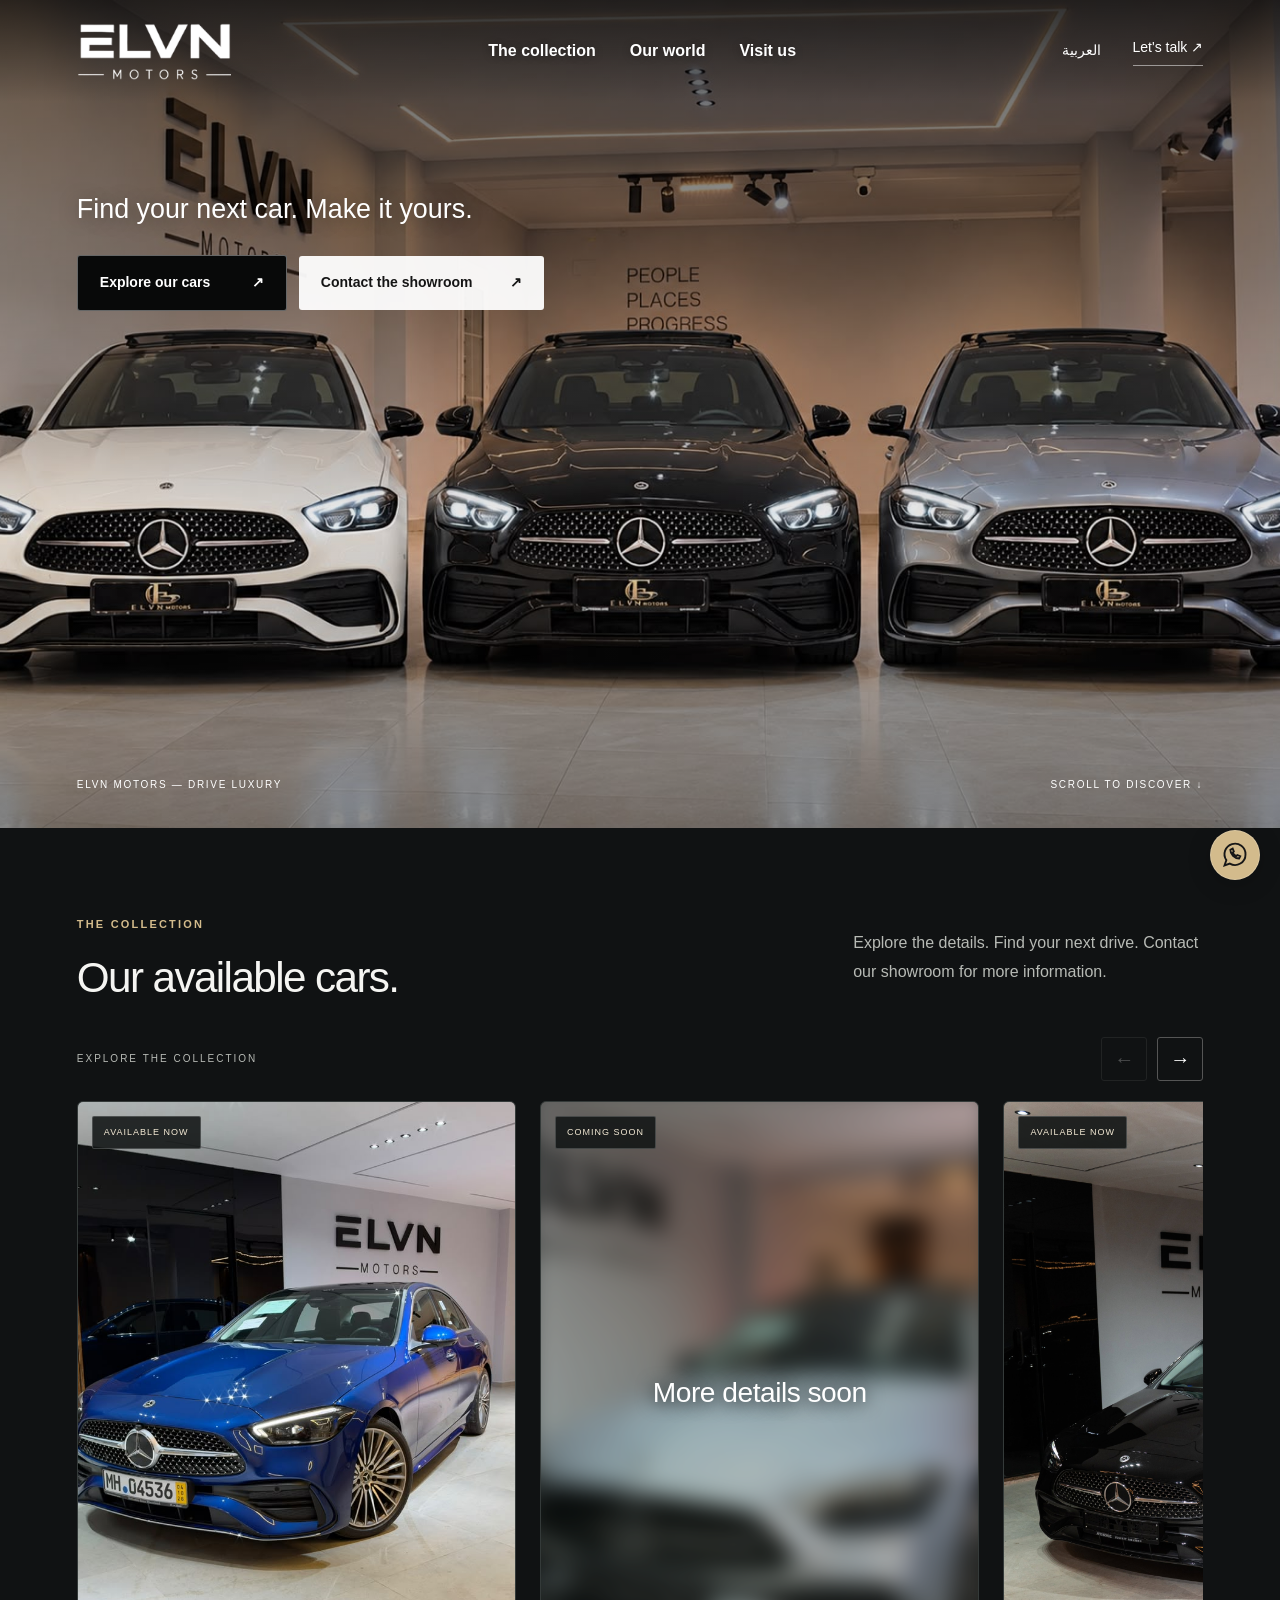
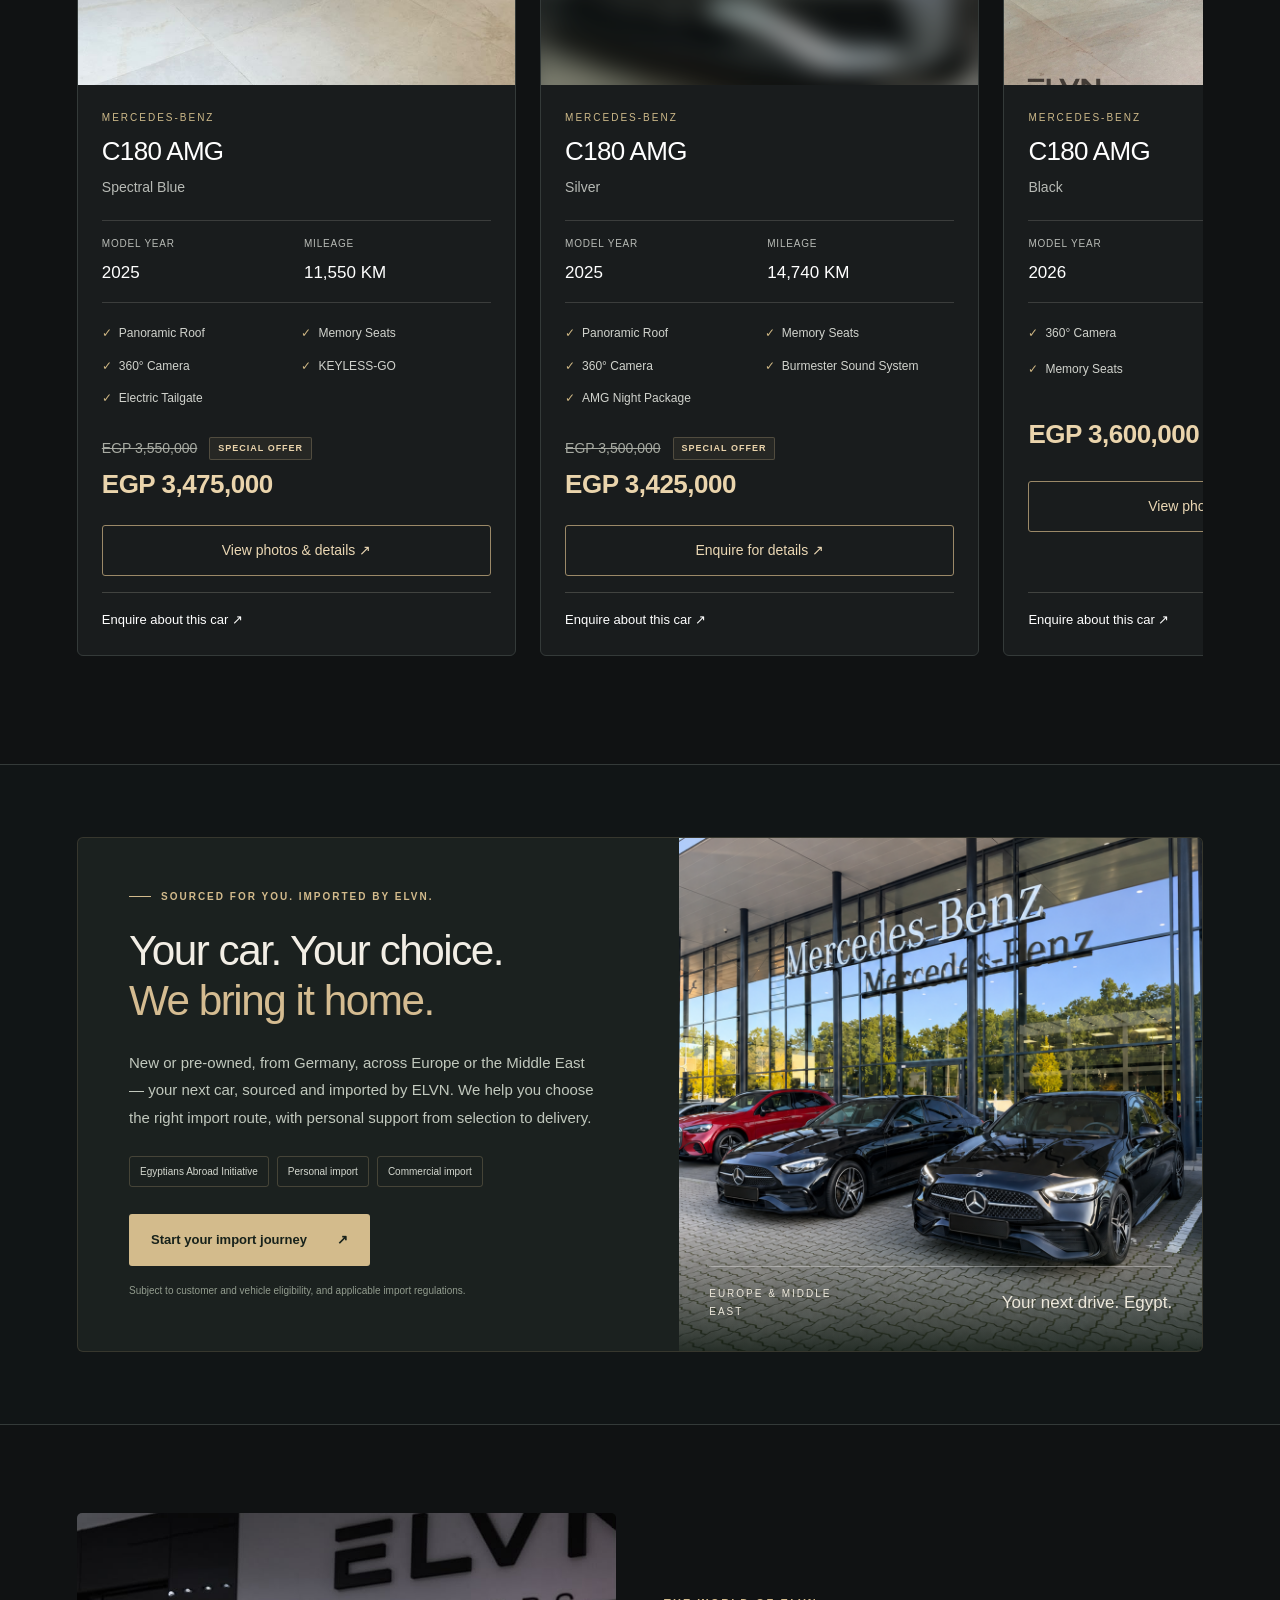
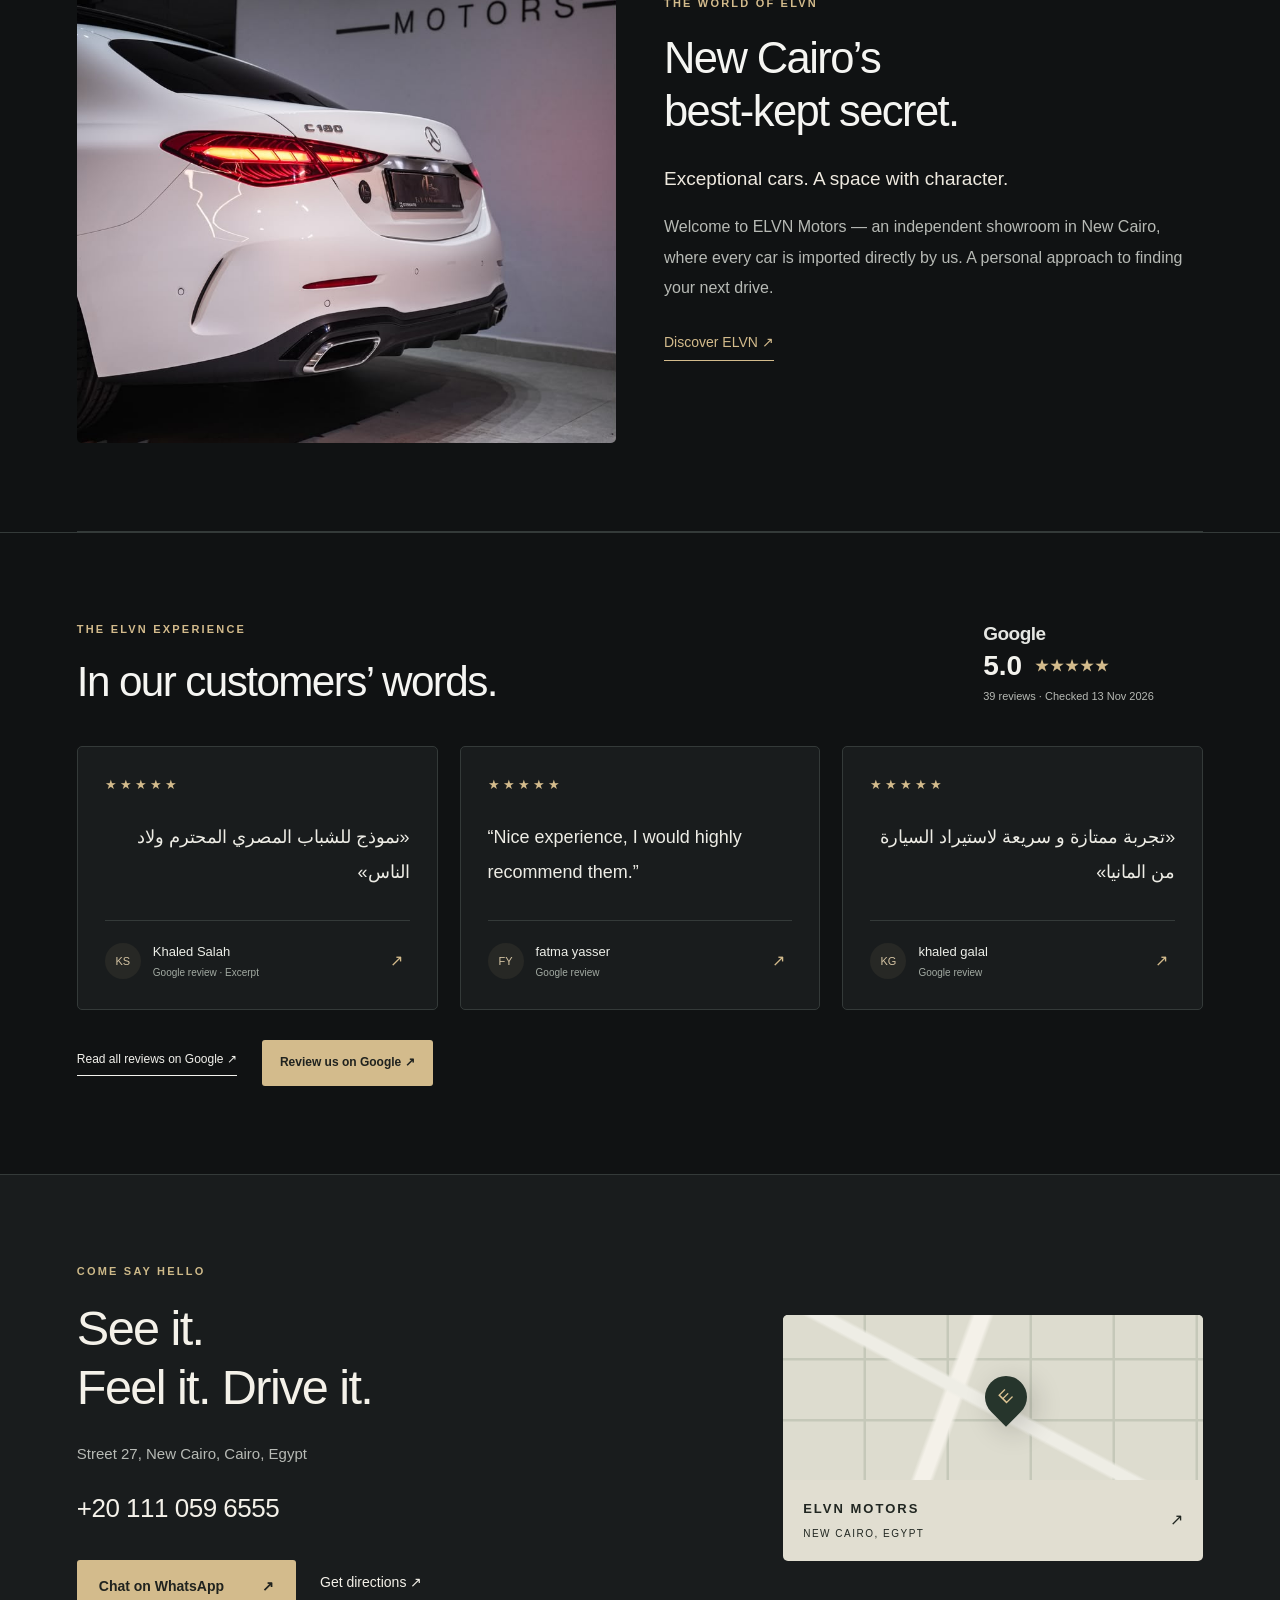
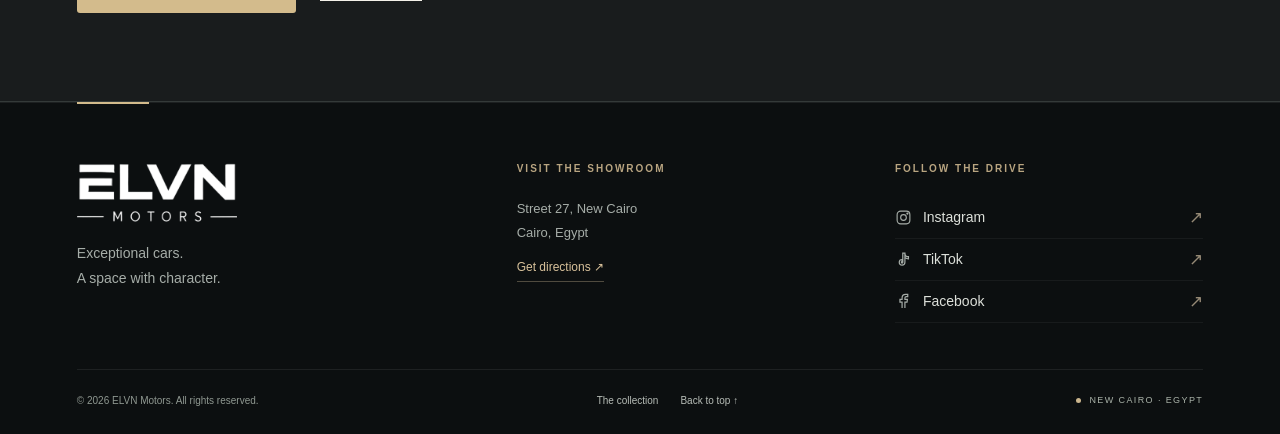
==== commit 00386a99: "Add Spectral Blue ELVN 15 with corrected special offer" ====
--- a/index.html
+++ b/index.html
@@ -9,7 +9,7 @@
   <meta property="og:description" content="Your next drive starts in New Cairo. Connect with ELVN Motors.">
   <meta property="og:image" content="https://elvnmotors.com/assets/showroom-brand.jpg">
   <link rel="icon" href="assets/logo.png"><link rel="stylesheet" href="preview.css?v=car-pages-1">
-  <script src="app.js?v=elvn1-offer" defer></script><script src="preview.js?v=header-refine-1" defer></script>
+  <script src="app.js?v=elvn15" defer></script><script src="preview.js?v=header-refine-1" defer></script>
 <link rel="stylesheet" href="polish.css?v=elvn1"><link rel="stylesheet" href="footer.css?v=1"><link rel="stylesheet" href="reviews.css?v=1"><link rel="stylesheet" href="imports.css?v=mercedes-3"></head>
 <body>
   <header class="header">
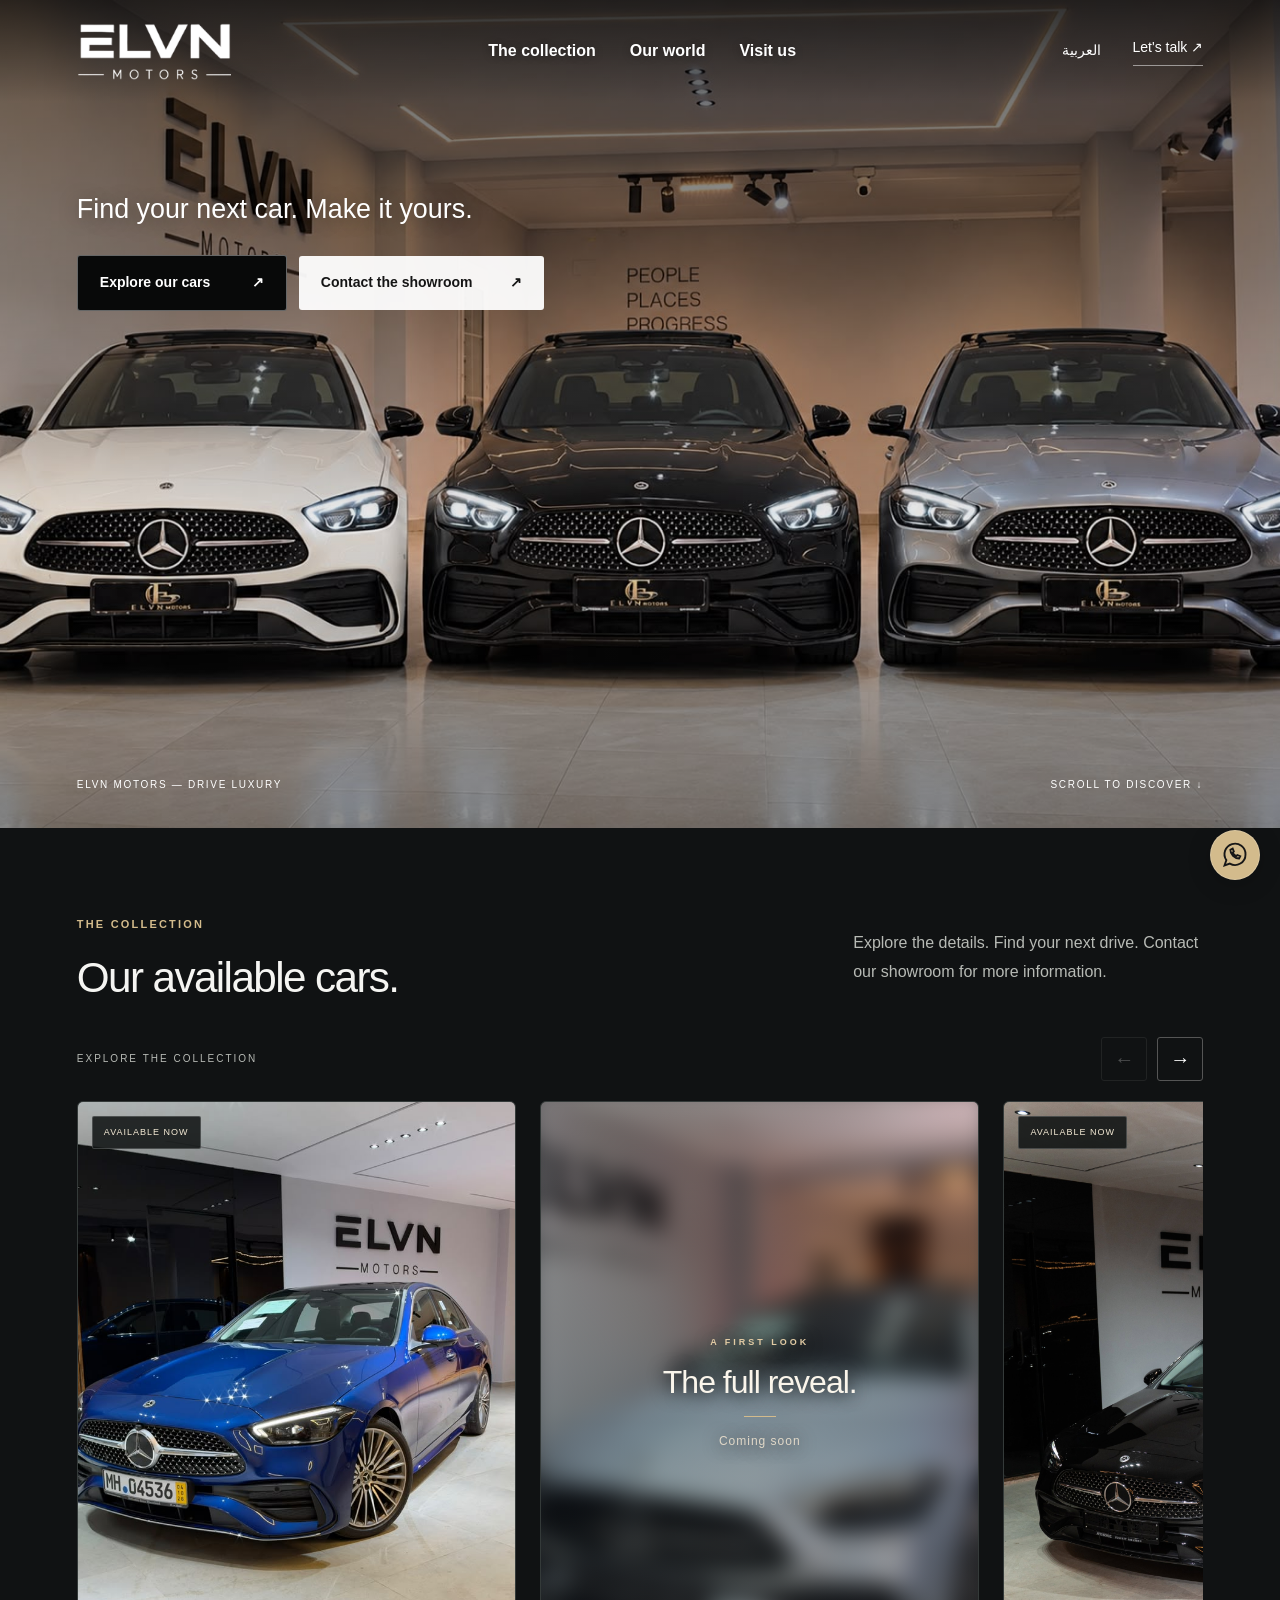
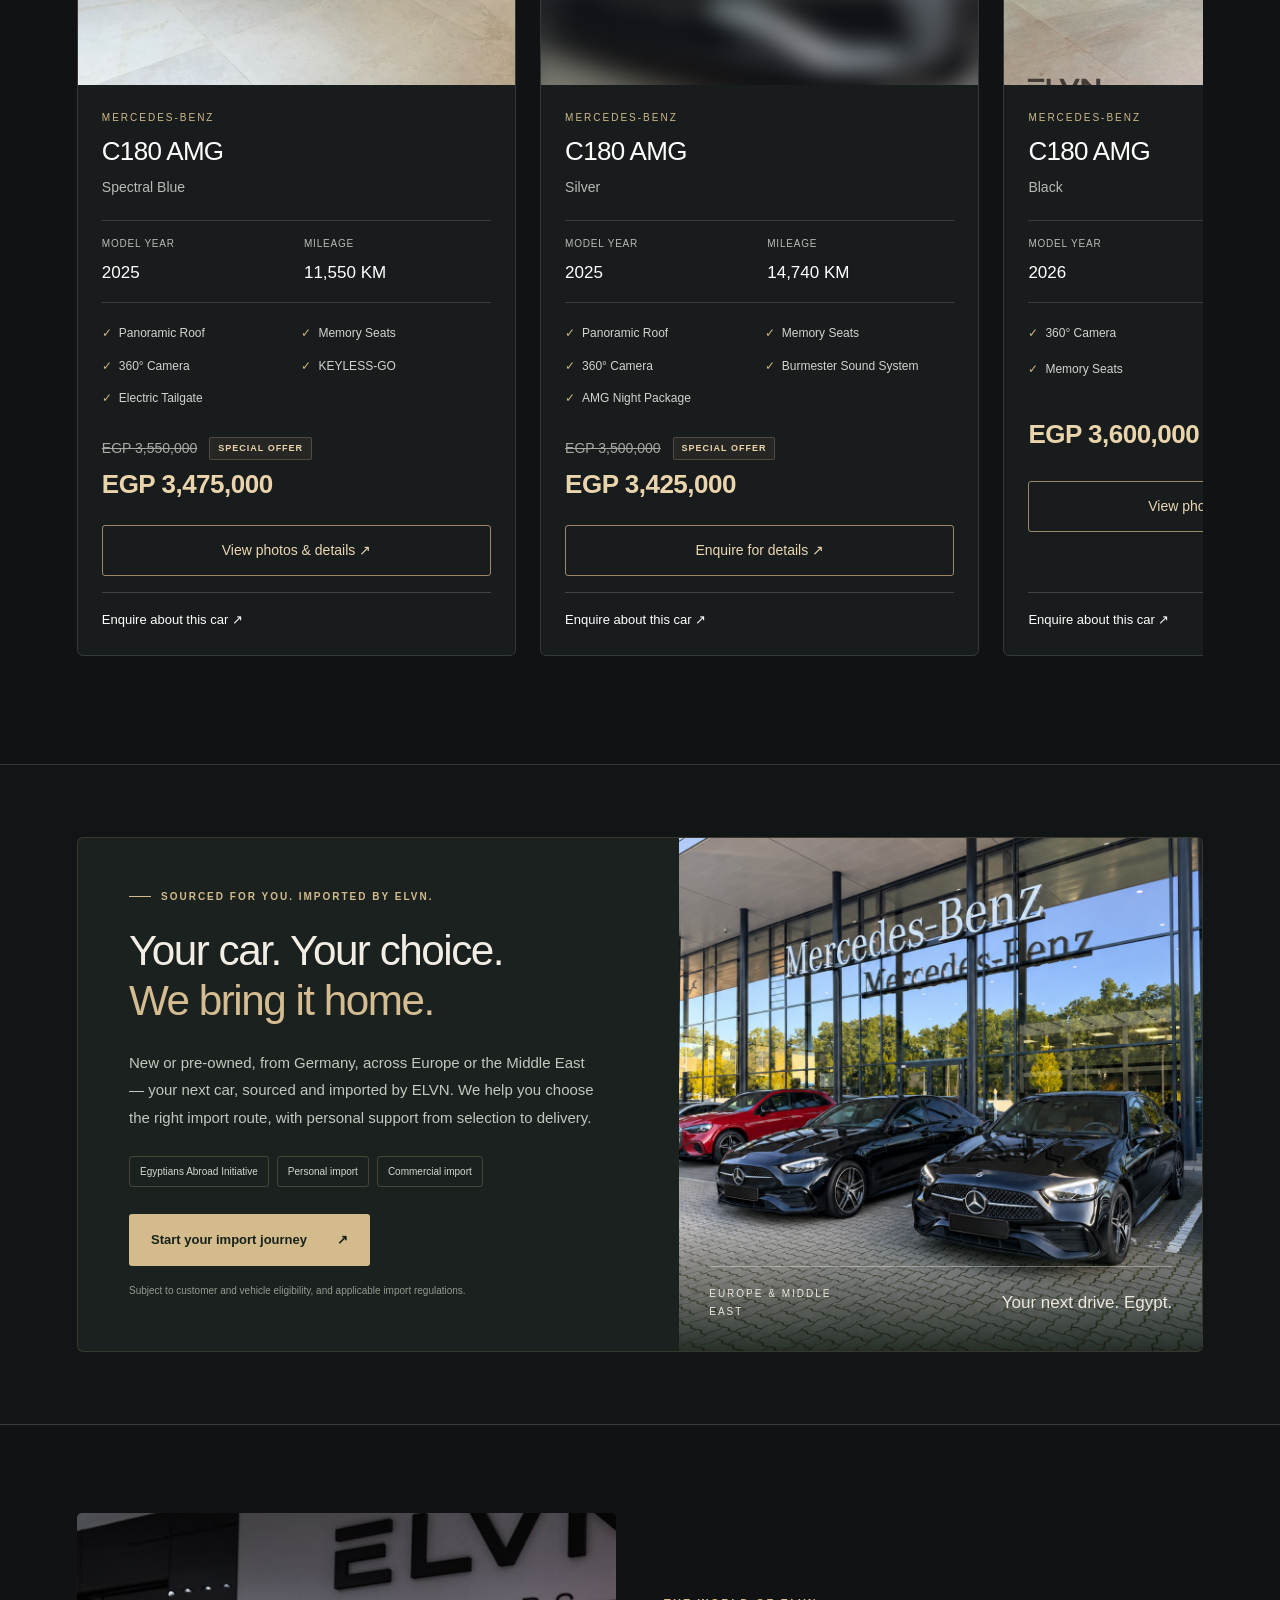
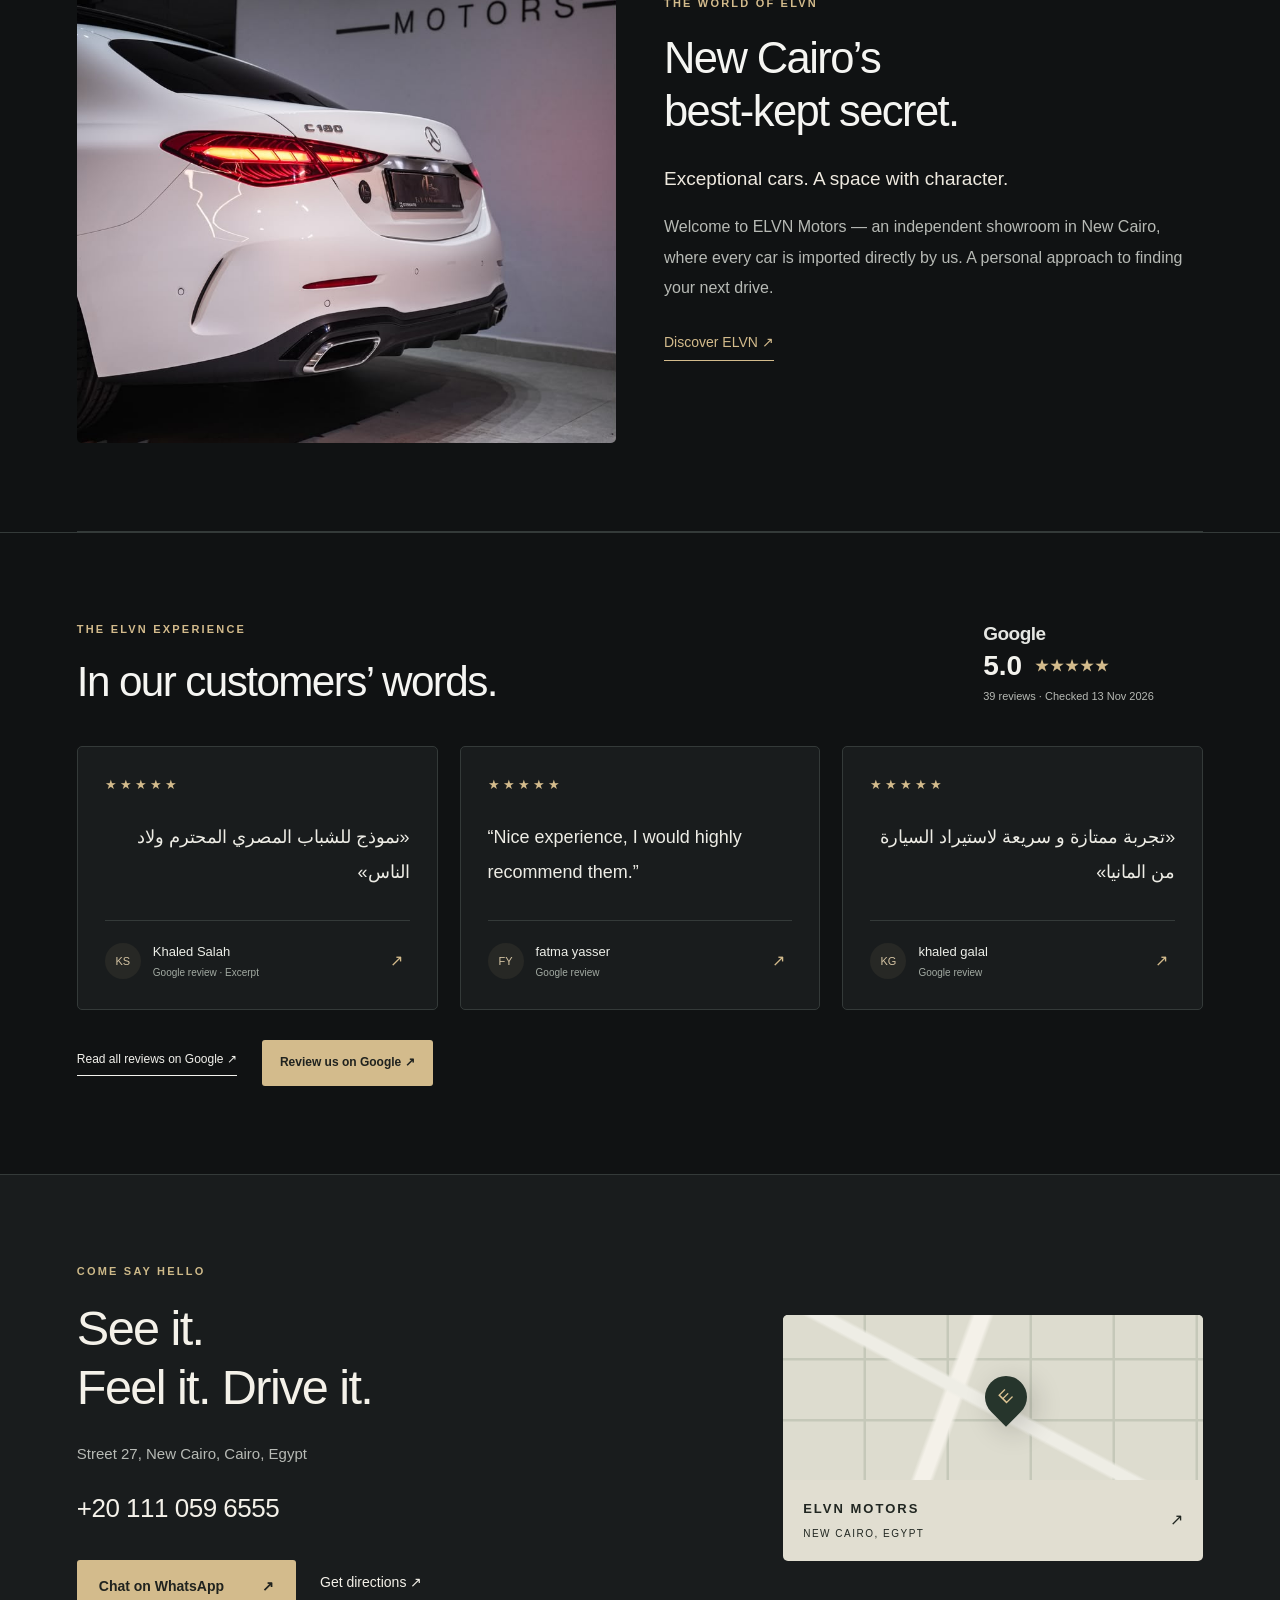
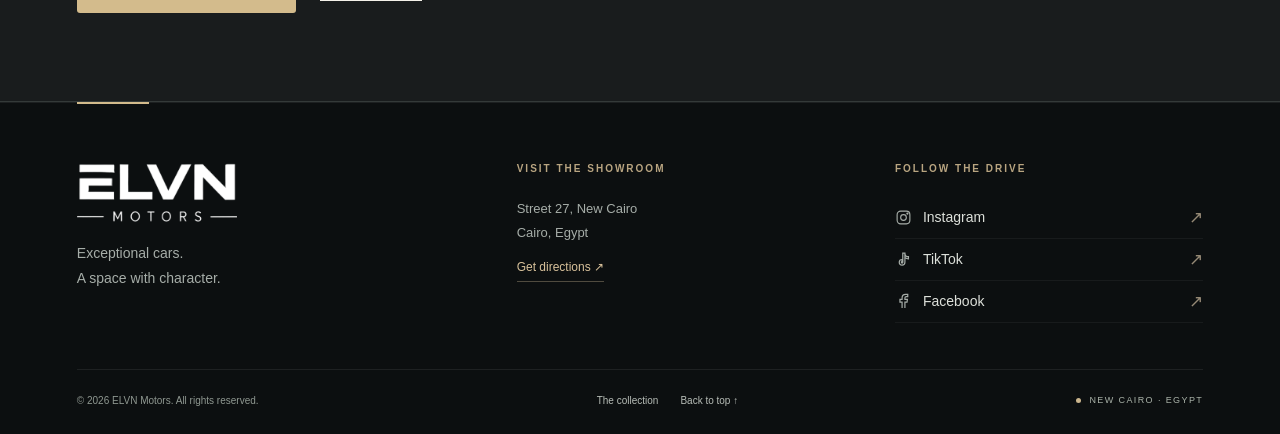
==== commit 1ca65ef6: "Refine coming soon vehicle reveal typography" ====
--- a/index.html
+++ b/index.html
@@ -9,8 +9,8 @@
   <meta property="og:description" content="Your next drive starts in New Cairo. Connect with ELVN Motors.">
   <meta property="og:image" content="https://elvnmotors.com/assets/showroom-brand.jpg">
   <link rel="icon" href="assets/logo.png"><link rel="stylesheet" href="preview.css?v=car-pages-1">
-  <script src="app.js?v=elvn15" defer></script><script src="preview.js?v=header-refine-1" defer></script>
-<link rel="stylesheet" href="polish.css?v=elvn1"><link rel="stylesheet" href="footer.css?v=1"><link rel="stylesheet" href="reviews.css?v=1"><link rel="stylesheet" href="imports.css?v=mercedes-3"></head>
+  <script src="app.js?v=reveal-2" defer></script><script src="preview.js?v=header-refine-1" defer></script>
+<link rel="stylesheet" href="polish.css?v=reveal-2"><link rel="stylesheet" href="footer.css?v=1"><link rel="stylesheet" href="reviews.css?v=1"><link rel="stylesheet" href="imports.css?v=mercedes-3"></head>
 <body>
   <header class="header">
     <a class="brand" href="/" aria-label="ELVN Motors home"><img src="assets/logo.png" alt="ELVN Motors"></a>
--- a/polish.css
+++ b/polish.css
@@ -31,3 +31,5 @@
 .inventory .car-card .car-image img,.inventory .car-card:hover .car-image img{transform:none}
 
 .inventory .coming-soon .car-image img,.inventory .coming-soon:hover .car-image img{filter:blur(11px);transform:scale(1.06);object-position:65% center}.car-teaser{position:absolute;inset:0;display:flex;align-items:center;justify-content:center;padding:24px;text-align:center;background:#07100b40;color:#fff;font:500 clamp(22px,2.2vw,32px)/1.3 Manrope,sans-serif;text-shadow:0 2px 18px #000;letter-spacing:-.5px}.coming-soon .car-badge{z-index:1}
+
+.car-teaser{flex-direction:column;gap:13px;background:linear-gradient(180deg,#0b12191a,#0b121969 55%,#0b121947);letter-spacing:0}.car-teaser .teaser-label{font:600 9px/1.5 Manrope,sans-serif;letter-spacing:3px;color:#e2cba4}.car-teaser strong{font:500 clamp(25px,2.5vw,36px)/1.2 Manrope,sans-serif;letter-spacing:-1px;color:#faf5eb}.car-teaser small{font:400 12px/1.7 Manrope,sans-serif;letter-spacing:1px;color:#e1d8c8}.car-teaser small:before{content:"";display:block;width:32px;height:1px;background:#d3bb8c;margin:2px auto 14px}[dir=rtl] .car-teaser strong,[dir=rtl] .car-teaser .teaser-label{letter-spacing:0}
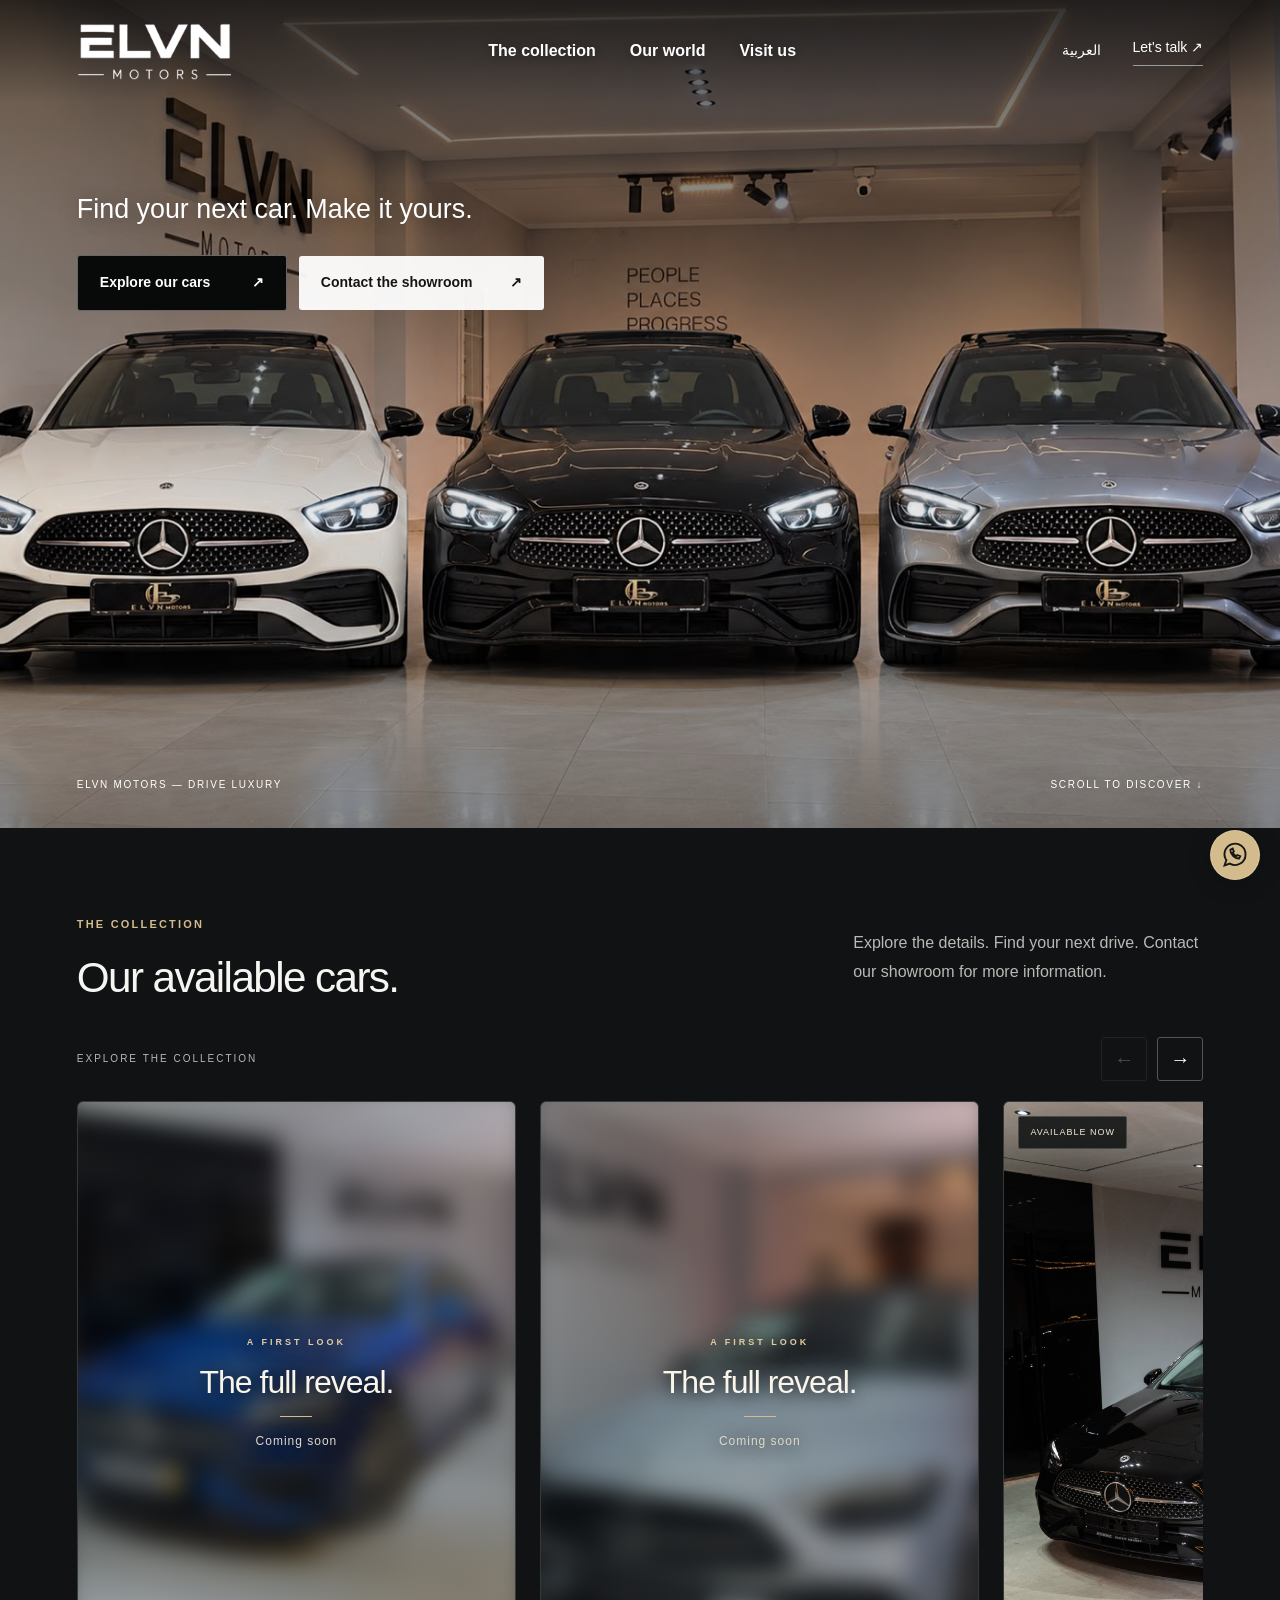
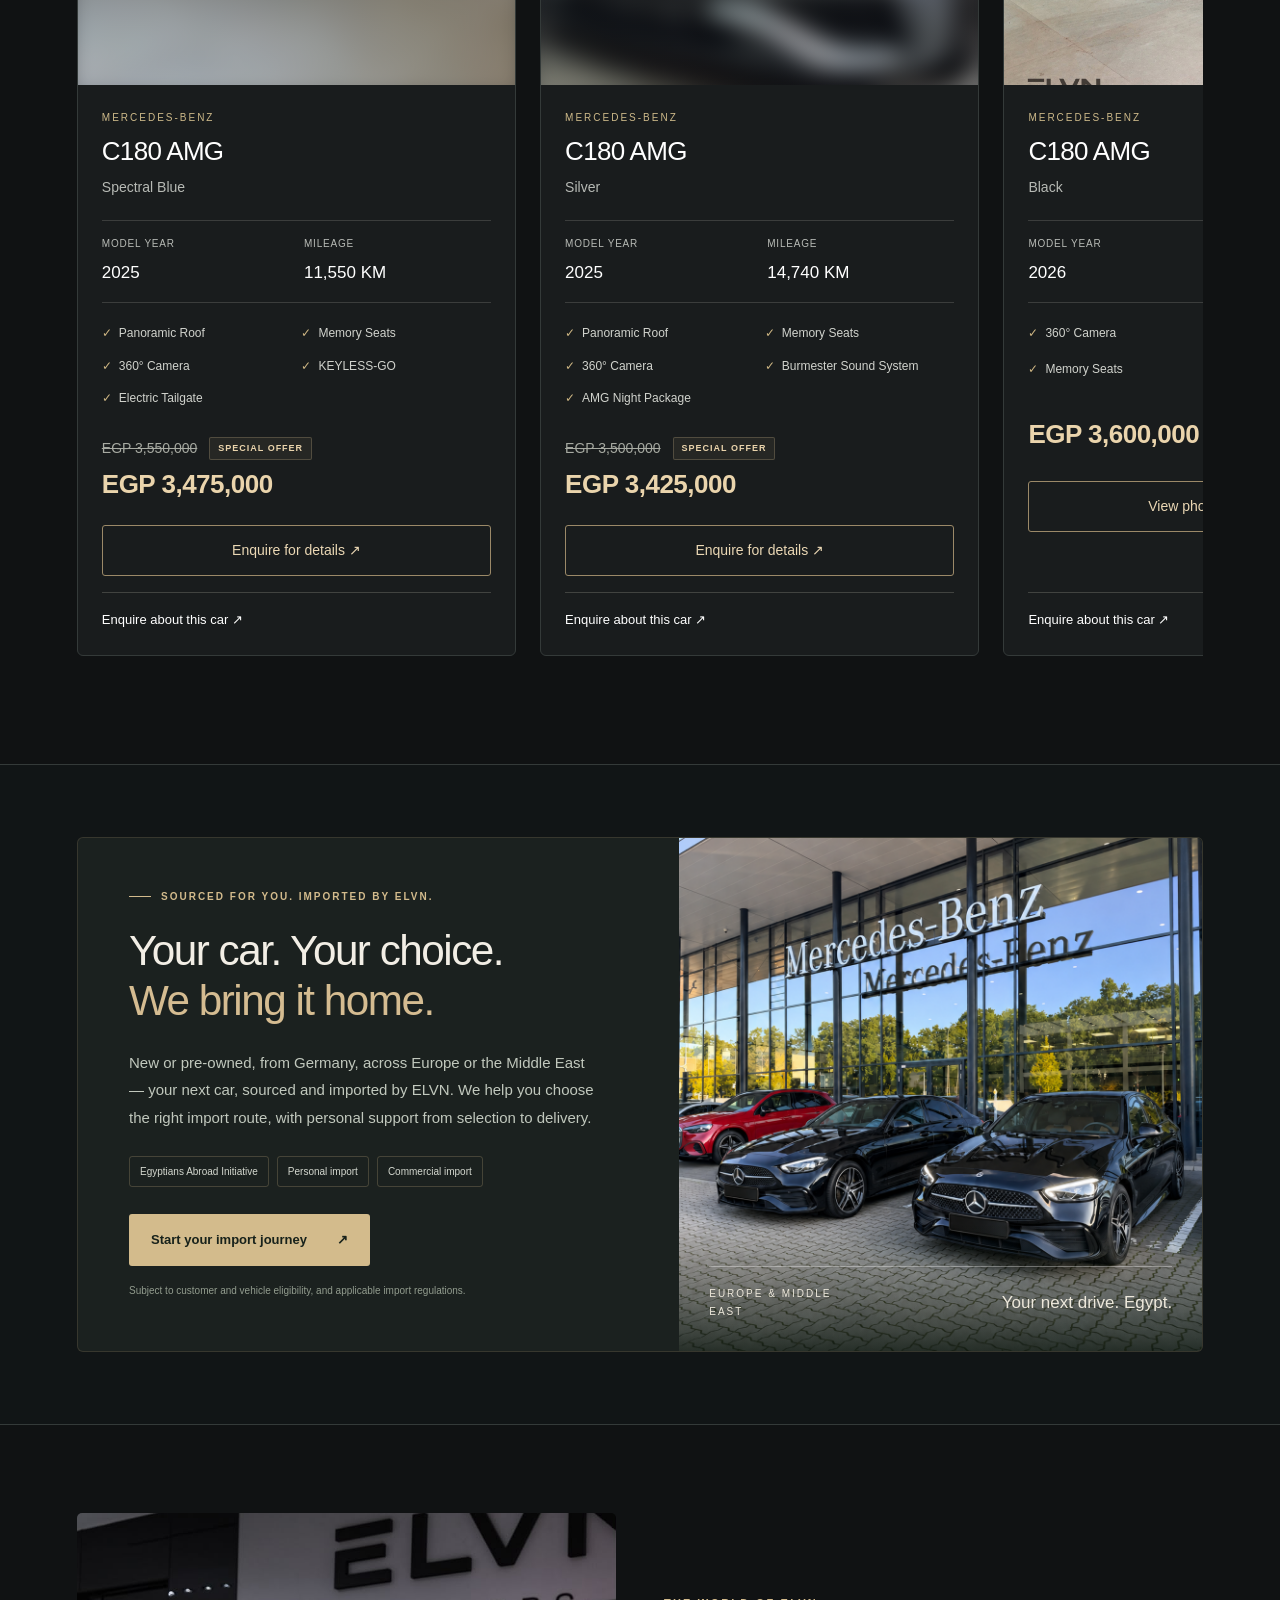
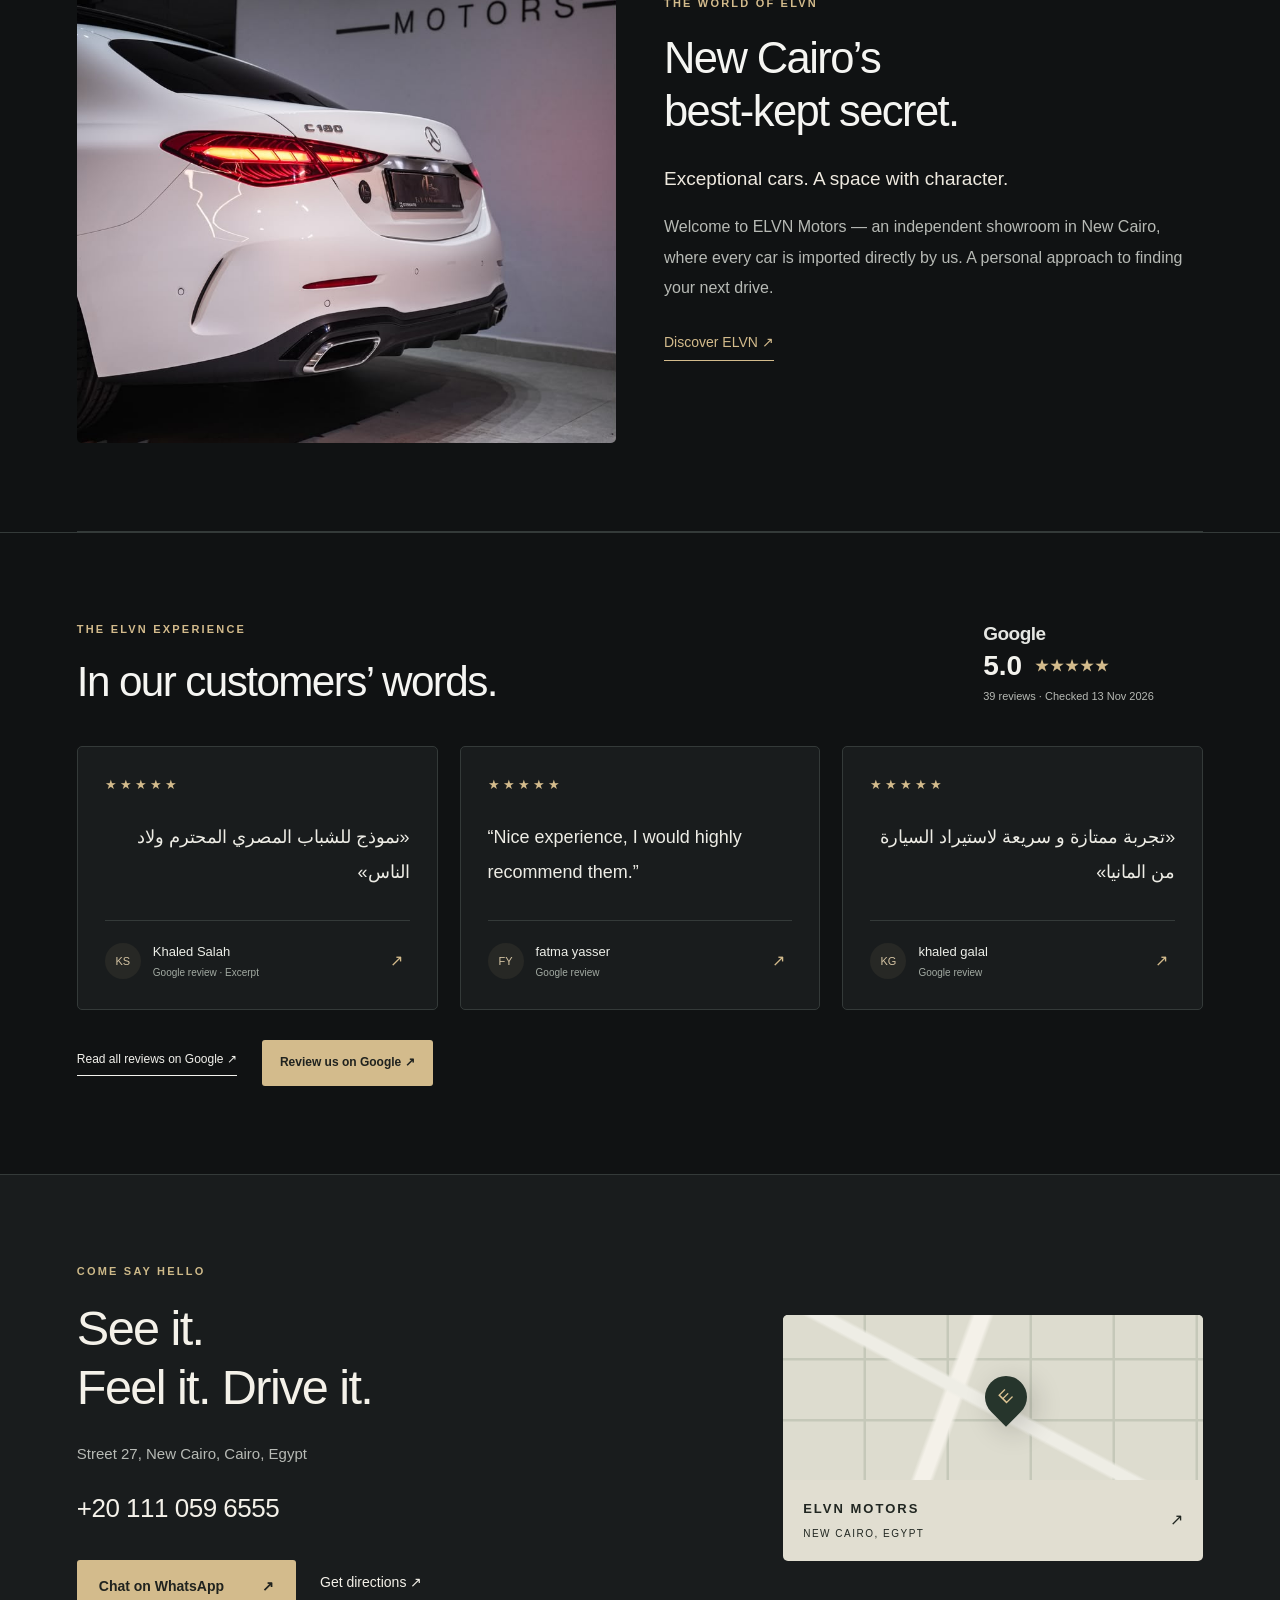
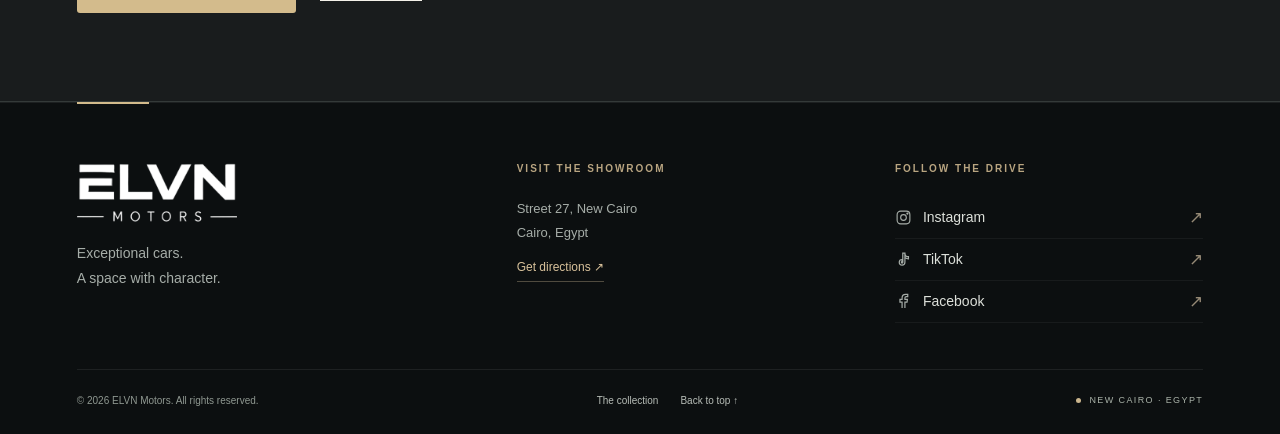
==== commit 54f59ef9: "Show blue vehicle as blurred teaser pending professional photos" ====
--- a/index.html
+++ b/index.html
@@ -9,7 +9,7 @@
   <meta property="og:description" content="Your next drive starts in New Cairo. Connect with ELVN Motors.">
   <meta property="og:image" content="https://elvnmotors.com/assets/showroom-brand.jpg">
   <link rel="icon" href="assets/logo.png"><link rel="stylesheet" href="preview.css?v=car-pages-1">
-  <script src="app.js?v=reveal-2" defer></script><script src="preview.js?v=header-refine-1" defer></script>
+  <script src="app.js?v=blue-teaser" defer></script><script src="preview.js?v=header-refine-1" defer></script>
 <link rel="stylesheet" href="polish.css?v=reveal-2"><link rel="stylesheet" href="footer.css?v=1"><link rel="stylesheet" href="reviews.css?v=1"><link rel="stylesheet" href="imports.css?v=mercedes-3"></head>
 <body>
   <header class="header">
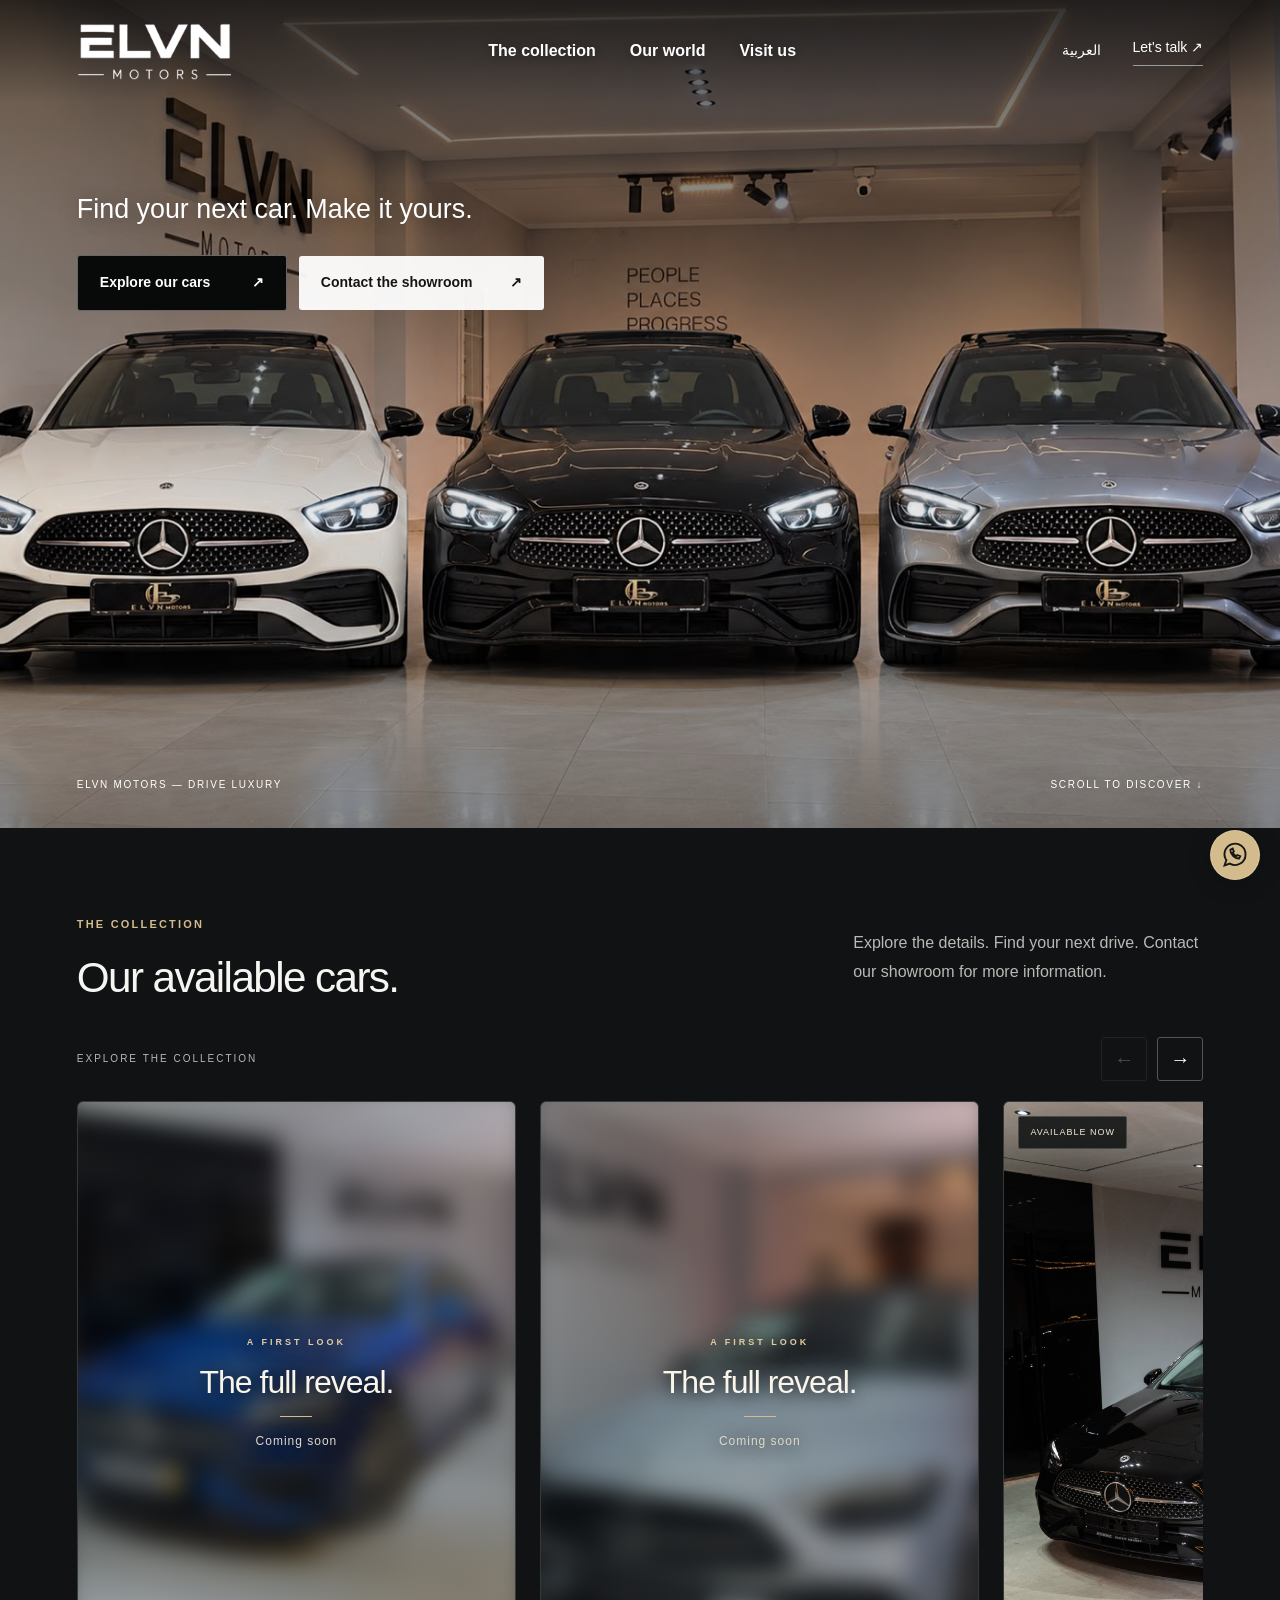
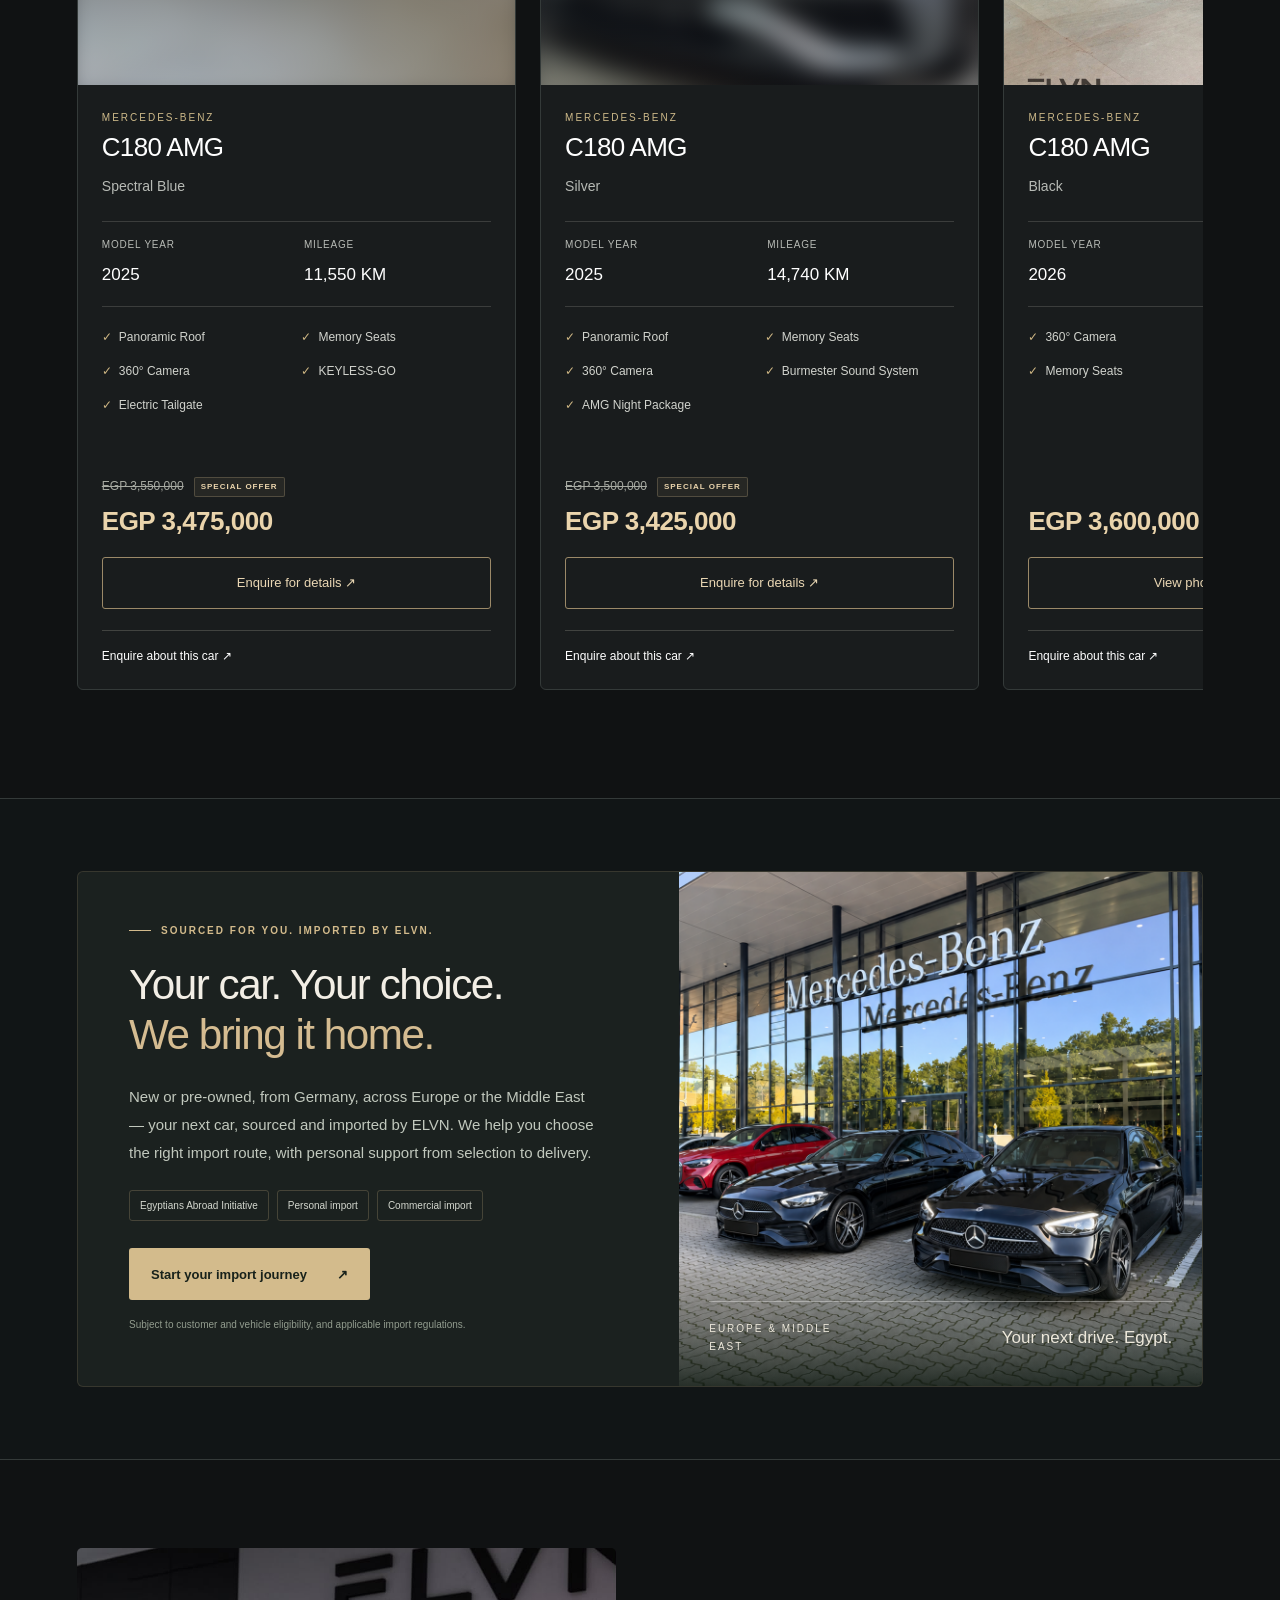
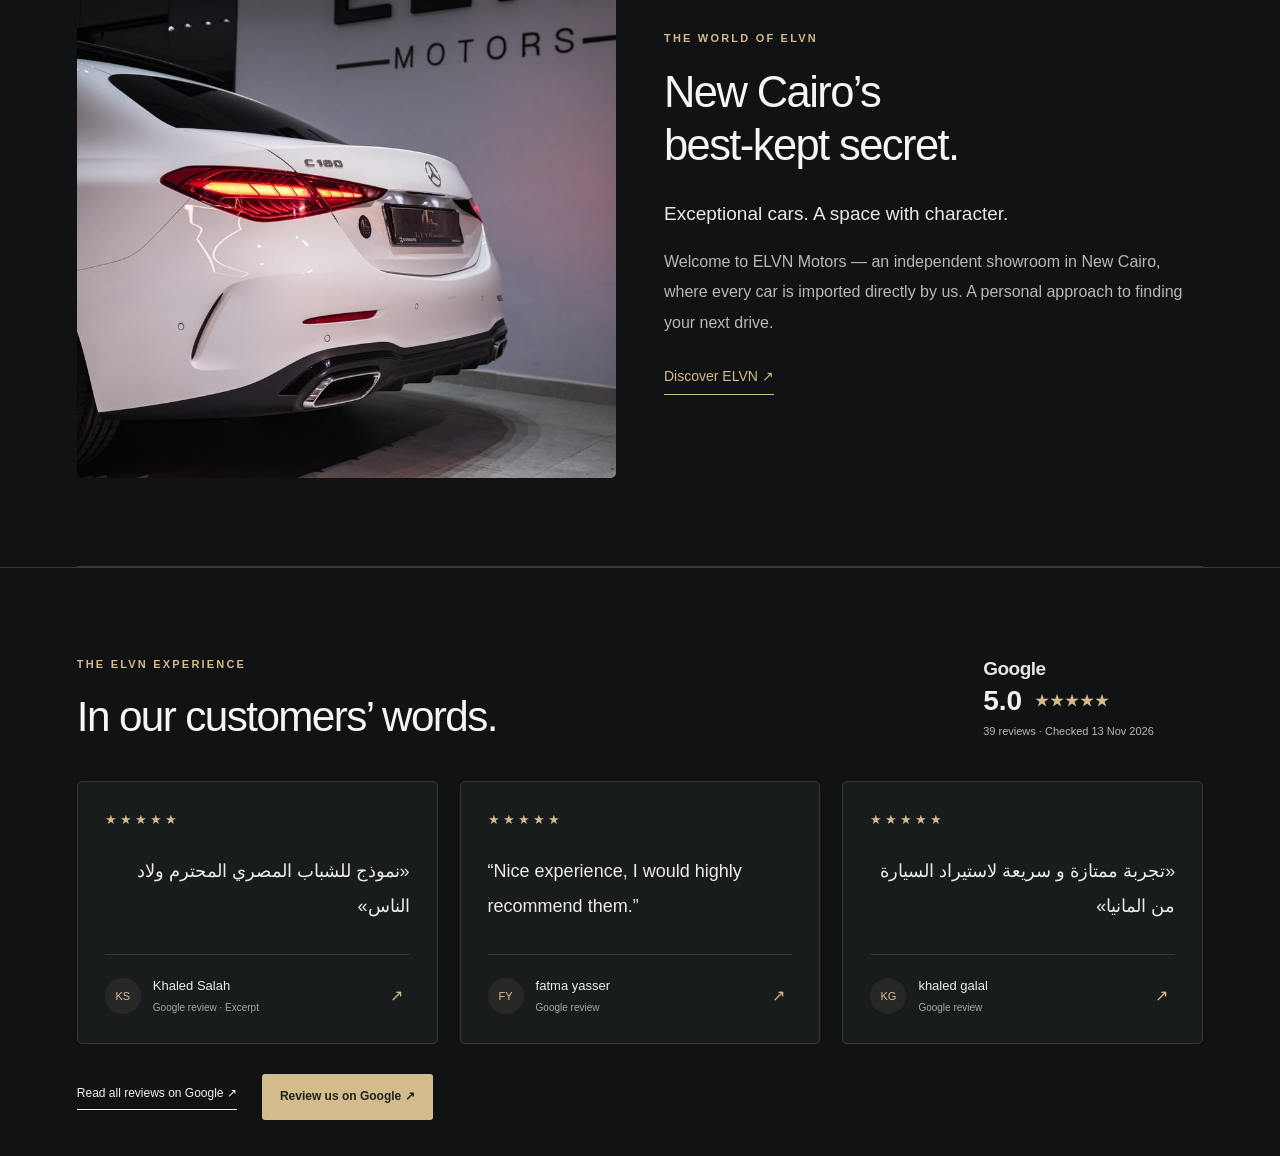
==== commit 4e189534: "Align inventory image sizes price rows and action buttons" ====
--- a/index.html
+++ b/index.html
@@ -9,8 +9,8 @@
   <meta property="og:description" content="Your next drive starts in New Cairo. Connect with ELVN Motors.">
   <meta property="og:image" content="https://elvnmotors.com/assets/showroom-brand.jpg">
   <link rel="icon" href="assets/logo.png"><link rel="stylesheet" href="preview.css?v=car-pages-1">
-  <script src="app.js?v=blue-teaser" defer></script><script src="preview.js?v=header-refine-1" defer></script>
-<link rel="stylesheet" href="polish.css?v=reveal-2"><link rel="stylesheet" href="footer.css?v=1"><link rel="stylesheet" href="reviews.css?v=1"><link rel="stylesheet" href="imports.css?v=mercedes-3"></head>
+  <script src="app.js?v=twins-night" defer></script><script src="preview.js?v=header-refine-1" defer></script>
+<link rel="stylesheet" href="polish.css?v=aligned-cards-1"><link rel="stylesheet" href="footer.css?v=1"><link rel="stylesheet" href="reviews.css?v=1"><link rel="stylesheet" href="imports.css?v=mercedes-3"></head>
 <body>
   <header class="header">
     <a class="brand" href="/" aria-label="ELVN Motors home"><img src="assets/logo.png" alt="ELVN Motors"></a>
--- a/polish.css
+++ b/polish.css
@@ -33,3 +33,22 @@
 .inventory .coming-soon .car-image img,.inventory .coming-soon:hover .car-image img{filter:blur(11px);transform:scale(1.06);object-position:65% center}.car-teaser{position:absolute;inset:0;display:flex;align-items:center;justify-content:center;padding:24px;text-align:center;background:#07100b40;color:#fff;font:500 clamp(22px,2.2vw,32px)/1.3 Manrope,sans-serif;text-shadow:0 2px 18px #000;letter-spacing:-.5px}.coming-soon .car-badge{z-index:1}
 
 .car-teaser{flex-direction:column;gap:13px;background:linear-gradient(180deg,#0b12191a,#0b121969 55%,#0b121947);letter-spacing:0}.car-teaser .teaser-label{font:600 9px/1.5 Manrope,sans-serif;letter-spacing:3px;color:#e2cba4}.car-teaser strong{font:500 clamp(25px,2.5vw,36px)/1.2 Manrope,sans-serif;letter-spacing:-1px;color:#faf5eb}.car-teaser small{font:400 12px/1.7 Manrope,sans-serif;letter-spacing:1px;color:#e1d8c8}.car-teaser small:before{content:"";display:block;width:32px;height:1px;background:#d3bb8c;margin:2px auto 14px}[dir=rtl] .car-teaser strong,[dir=rtl] .car-teaser .teaser-label{letter-spacing:0}
+
+.inventory .photo-pending{display:block;aspect-ratio:3/4;background:#232b29}.photo-pending:before{content:"";position:absolute;inset:-35px;background:radial-gradient(ellipse at 65% 60%,#a4a9a270,transparent 35%),radial-gradient(ellipse at 35% 65%,#757f7970,transparent 40%),linear-gradient(140deg,#141a1b,#5c625740 45%,#151d1b);filter:blur(22px)}
+
+/* Shared rows keep all collection cards aligned, including offers and teasers. */
+.inventory .car-image{flex:none;aspect-ratio:3/4}
+.inventory .car-image img{width:100%;height:100%;aspect-ratio:auto}
+.inventory .car-body{display:grid;grid-template-rows:22px 42px 48px 86px minmax(150px,1fr) 100px 52px 56px;align-items:stretch}
+.inventory .car-make,.inventory .car-card h3,.inventory .car-color,.inventory .car-specs,.inventory .car-features,.inventory .car-price,.inventory .car-details,.inventory .car-enquire{margin:0;min-width:0;box-sizing:border-box}
+.inventory .car-card h3{font-size:26px;line-height:1.3}
+.inventory .car-color{line-height:1.6;padding-top:2px}
+.inventory .car-features{align-content:start;grid-auto-rows:minmax(24px,auto);padding-block:20px;gap:10px}
+.inventory .car-price{display:flex;align-items:flex-start;justify-content:flex-end;flex-direction:column;line-height:1.3;padding:0 0 18px;font-size:26px}
+.inventory .car-price.offer-price{display:grid;grid-template-columns:max-content max-content;grid-template-rows:28px 34px;gap:4px 10px;align-content:end;justify-content:start;align-items:center}
+.inventory .car-price.offer-price ins{grid-column:1/-1;align-self:end}
+.inventory .car-price.offer-price del{font-size:12px}
+.inventory .car-price.offer-price .offer-label{font-size:8px;padding:4px 6px}
+.inventory .car-details{display:flex;align-items:center;justify-content:center;width:100%;height:52px;padding:10px;font-size:13px;line-height:1.4}
+.inventory .car-enquire{align-self:end;padding-top:16px;line-height:1.5;font-size:12px}
+[dir=rtl] .inventory .car-price.offer-price .offer-label{font-size:10px}
